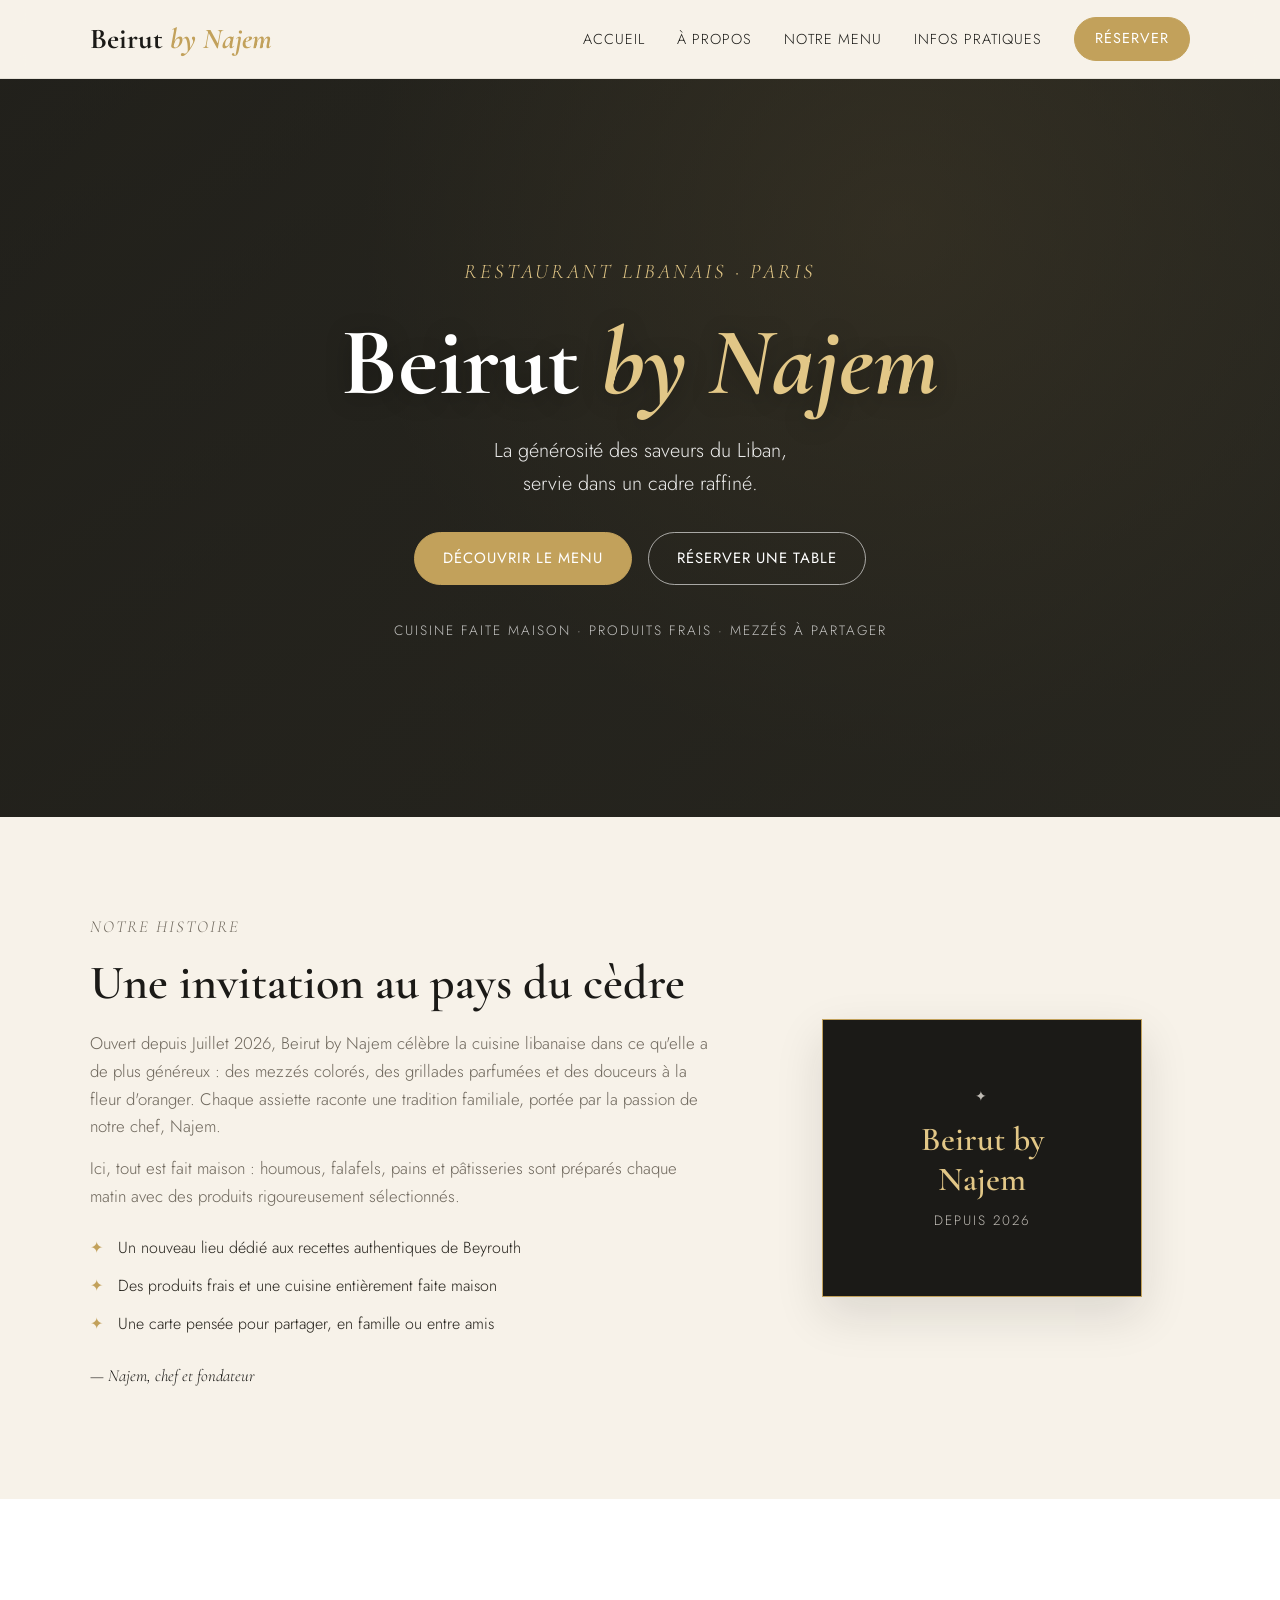
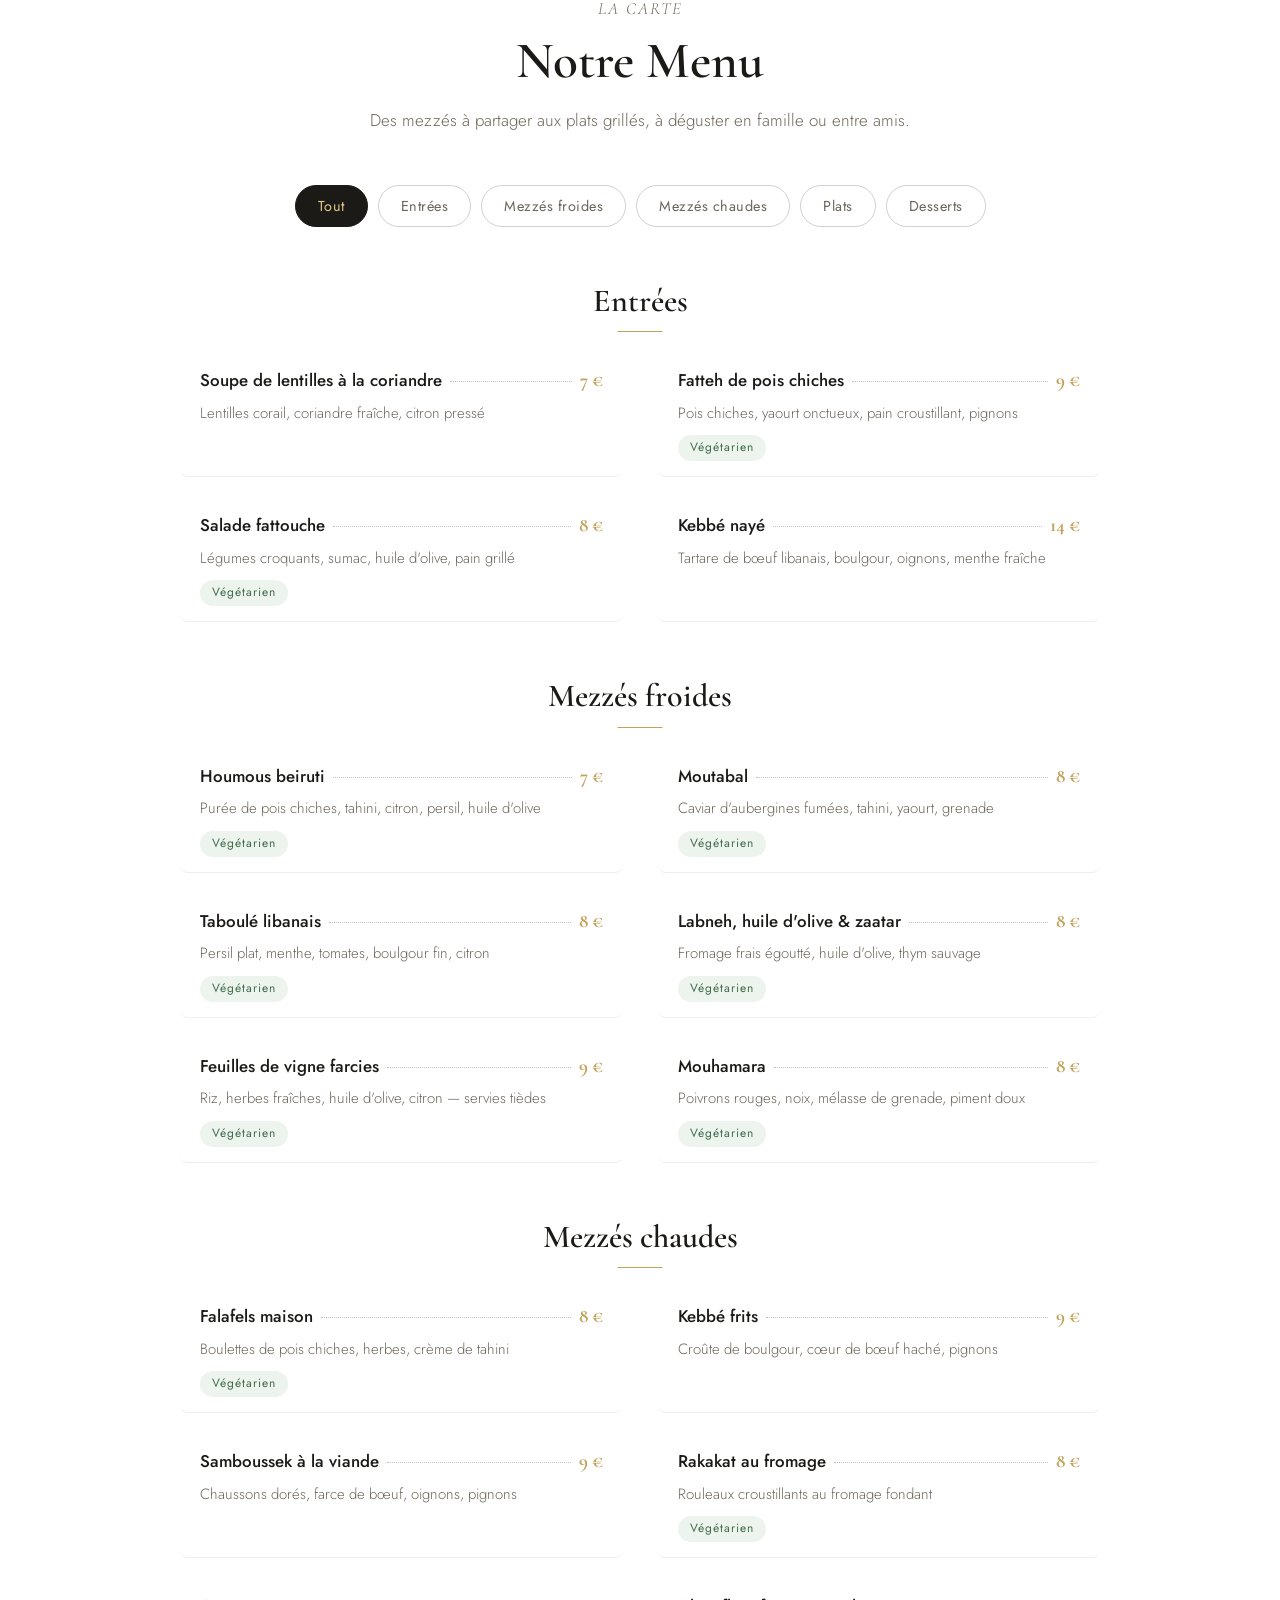
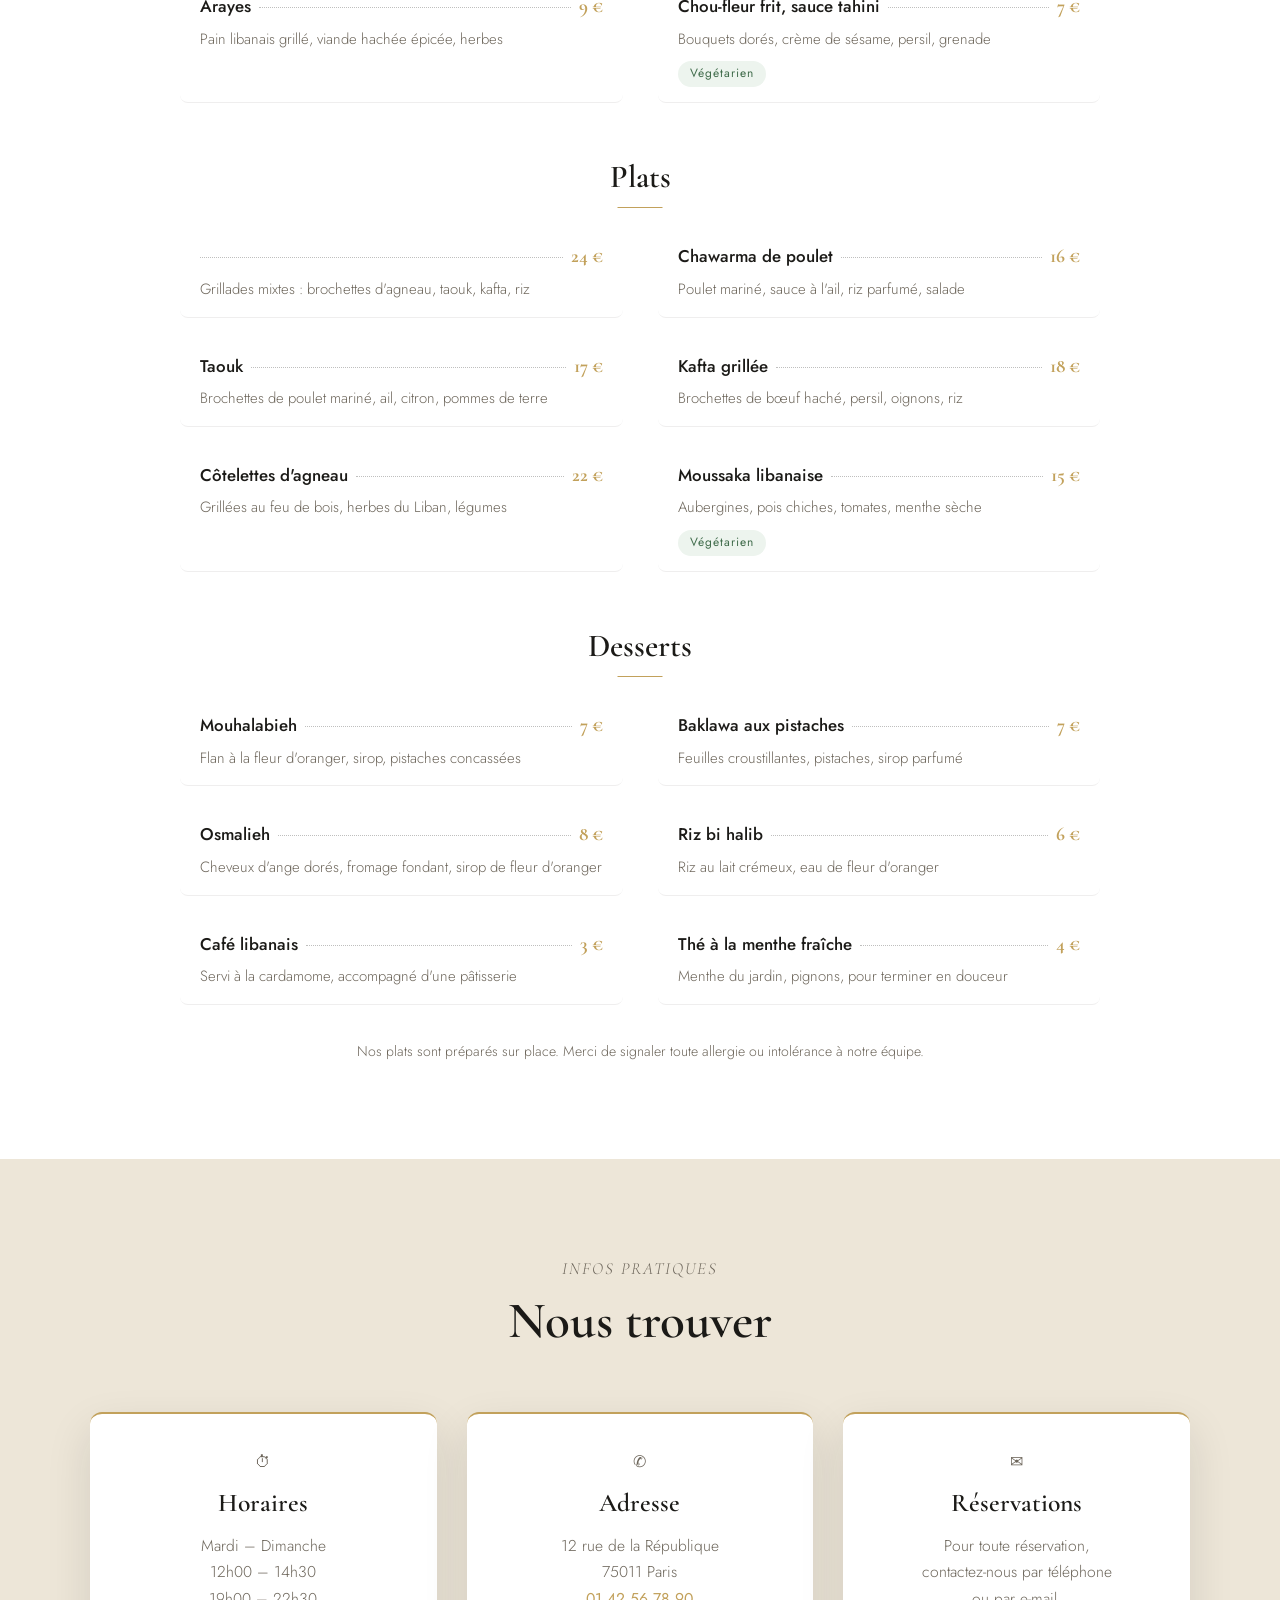
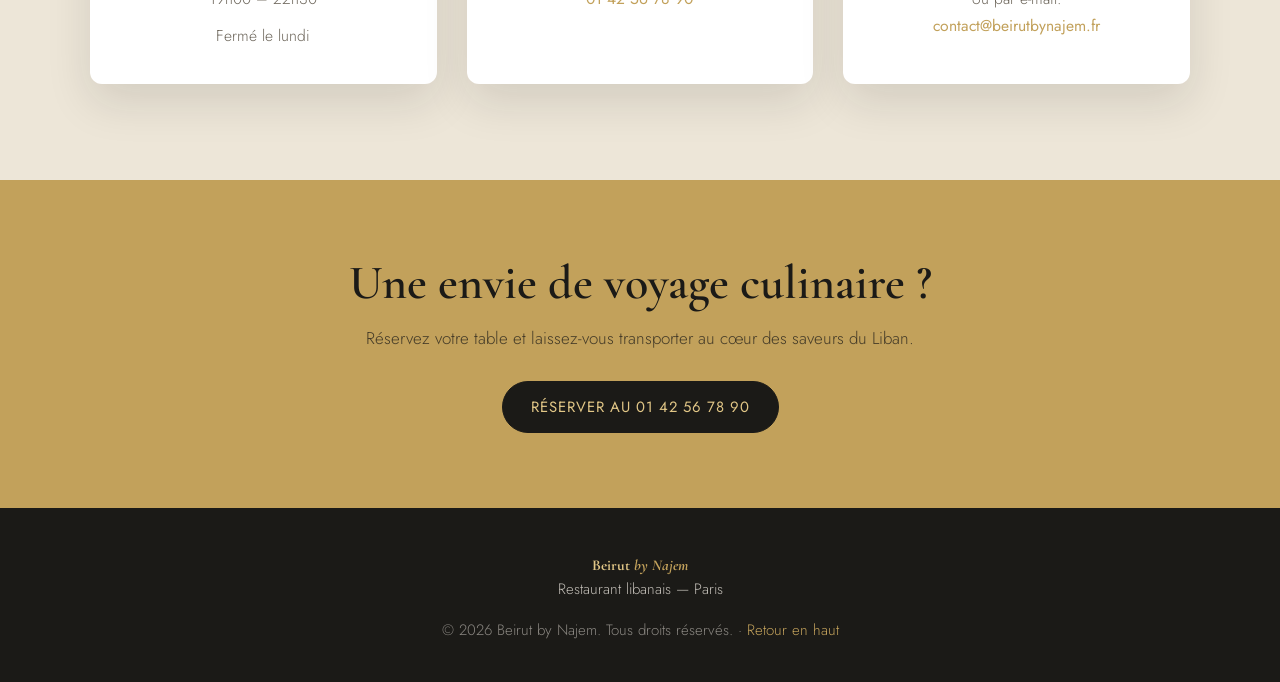
==== index.html @ 0c5b4eea "Initial commit" ====
<!DOCTYPE html>
<html lang="fr">
<head>
  <meta charset="UTF-8">
  <meta name="viewport" content="width=device-width, initial-scale=1.0">
  <title>Beirut by Najem — Restaurant Libanais à Paris</title>
  <meta name="description" content="Beirut by Najem : restaurant libanais à Paris. Mezzés faits maison, grillades et douceurs orientales. Découvrez notre menu.">
  <meta name="theme-color" content="#1b1a17">
  <link rel="icon" href="data:image/svg+xml,<svg xmlns='http://www.w3.org/2000/svg' viewBox='0 0 100 100'><rect width='100' height='100' rx='14' fill='%231b1a17'/><text x='50' y='68' font-size='50' text-anchor='middle' fill='%23c2a15b' font-family='Georgia'>B</text></svg>">

  <link rel="preconnect" href="https://fonts.googleapis.com">
  <link rel="preconnect" href="https://fonts.gstatic.com" crossorigin>
  <link href="https://fonts.googleapis.com/css2?family=Cormorant+Garamond:ital,wght@0,400;0,600;0,700;1,400&family=Jost:wght@300;400;500&display=swap" rel="stylesheet">

  <link rel="stylesheet" href="css/style.css">
</head>
<body>

  <header class="site-header" id="top">
    <nav class="navbar container">
      <a href="#accueil" class="brand">Beirut <span>by Najem</span></a>

      <button class="nav-toggle" aria-label="Ouvrir le menu" aria-expanded="false" aria-controls="nav-links">
        <span></span><span></span><span></span>
      </button>

      <ul class="nav-links" id="nav-links">
        <li><a href="#accueil">Accueil</a></li>
        <li><a href="#a-propos">À propos</a></li>
        <li><a href="#menu">Notre menu</a></li>
        <li><a href="#infos">Infos pratiques</a></li>
        <li><a href="#contact" class="btn btn-gold btn-small">Réserver</a></li>
      </ul>
    </nav>
  </header>

  <!-- ============================= HERO ============================= -->
  <section id="accueil" class="hero">
    <div class="hero-content container">
      <p class="hero-kicker">Restaurant libanais · Paris</p>
      <h1>Beirut <em>by Najem</em></h1>
      <p class="hero-tagline">La générosité des saveurs du Liban,<br>servie dans un cadre raffiné.</p>
      <div class="hero-actions">
        <a href="#menu" class="btn btn-gold">Découvrir le menu</a>
        <a href="#contact" class="btn btn-outline">Réserver une table</a>
      </div>
      <p class="hero-note">Cuisine faite maison · Produits frais · Mezzés à partager</p>
    </div>
  </section>

  <!-- ============================= À PROPOS ============================= -->
  <section id="a-propos" class="section about">
    <div class="container about-grid">
      <div class="about-text reveal">
        <p class="section-kicker">Notre histoire</p>
        <h2>Une invitation au pays du cèdre</h2>
        <p>
          Ouvert depuis Juillet 2026, Beirut by Najem célèbre la cuisine libanaise dans ce
          qu'elle a de plus généreux : des mezzés colorés, des grillades parfumées et des
          douceurs à la fleur d'oranger. Chaque assiette raconte une tradition familiale,
          portée par la passion de notre chef, Najem.
        </p>
        <p>
          Ici, tout est fait maison : houmous, falafels, pains et pâtisseries sont préparés
          chaque matin avec des produits rigoureusement sélectionnés.
        </p>
        <ul class="about-highlights">
          <li>Un nouveau lieu dédié aux recettes authentiques de Beyrouth</li>
          <li>Des produits frais et une cuisine entièrement faite maison</li>
          <li>Une carte pensée pour partager, en famille ou entre amis</li>
        </ul>
        <p class="about-signature">— Najem, chef et fondateur</p>
      </div>

      <div class="about-visual reveal" aria-hidden="true">
        <div class="ornament">
          <p class="ornament-star">✦</p>
          <h3>Beirut by Najem</h3>
          <p>Depuis 2026</p>
        </div>
      </div>
    </div>
  </section>

  <!-- ============================= MENU ============================= -->
  <section id="menu" class="section menu">
    <div class="container">
      <header class="section-head reveal">
        <p class="section-kicker">La carte</p>
        <h2>Notre Menu</h2>
        <p>Des mezzés à partager aux plats grillés, à déguster en famille ou entre amis.</p>
      </header>

      <div class="menu-tabs reveal" role="tablist" aria-label="Catégories du menu">
        <button class="tab is-active" data-filter="tout" role="tab">Tout</button>
        <button class="tab" data-filter="entrees" role="tab">Entrées</button>
        <button class="tab" data-filter="mezzes-froides" role="tab">Mezzés froides</button>
        <button class="tab" data-filter="mezzes-chaudes" role="tab">Mezzés chaudes</button>
        <button class="tab" data-filter="plats" role="tab">Plats</button>
        <button class="tab" data-filter="desserts" role="tab">Desserts</button>
      </div>

      <div class="menu-groups">

        <!-- Entrées -->
        <div class="menu-group" data-category="entrees">
          <h3 class="menu-group-title">Entrées</h3>
          <div class="menu-list">
            <article class="menu-item reveal">
              <div class="item-top">
                <h4>Soupe de lentilles à la coriandre</h4>
                <span class="dots"></span>
                <span class="price">7 €</span>
              </div>
              <p>Lentilles corail, coriandre fraîche, citron pressé</p>
            </article>

            <article class="menu-item reveal">
              <div class="item-top">
                <h4>Fatteh de pois chiches</h4>
                <span class="dots"></span>
                <span class="price">9 €</span>
              </div>
              <p>Pois chiches, yaourt onctueux, pain croustillant, pignons</p>
              <span class="badge">Végétarien</span>
            </article>

            <article class="menu-item reveal">
              <div class="item-top">
                <h4>Salade fattouche</h4>
                <span class="dots"></span>
                <span class="price">8 €</span>
              </div>
              <p>Légumes croquants, sumac, huile d'olive, pain grillé</p>
              <span class="badge">Végétarien</span>
            </article>

            <article class="menu-item reveal">
              <div class="item-top">
                <h4>Kebbé nayé</h4>
                <span class="dots"></span>
                <span class="price">14 €</span>
              </div>
              <p>Tartare de bœuf libanais, boulgour, oignons, menthe fraîche</p>
            </article>
          </div>
        </div>

        <!-- Mezzés froides -->
        <div class="menu-group" data-category="mezzes-froides">
          <h3 class="menu-group-title">Mezzés froides</h3>
          <div class="menu-list">
            <article class="menu-item reveal">
              <div class="item-top">
                <h4>Houmous beiruti</h4>
                <span class="dots"></span>
                <span class="price">7 €</span>
              </div>
              <p>Purée de pois chiches, tahini, citron, persil, huile d'olive</p>
              <span class="badge">Végétarien</span>
            </article>

            <article class="menu-item reveal">
              <div class="item-top">
                <h4>Moutabal</h4>
                <span class="dots"></span>
                <span class="price">8 €</span>
              </div>
              <p>Caviar d'aubergines fumées, tahini, yaourt, grenade</p>
              <span class="badge">Végétarien</span>
            </article>

            <article class="menu-item reveal">
              <div class="item-top">
                <h4>Taboulé libanais</h4>
                <span class="dots"></span>
                <span class="price">8 €</span>
              </div>
              <p>Persil plat, menthe, tomates, boulgour fin, citron</p>
              <span class="badge">Végétarien</span>
            </article>

            <article class="menu-item reveal">
              <div class="item-top">
                <h4>Labneh, huile d'olive &amp; zaatar</h4>
                <span class="dots"></span>
                <span class="price">8 €</span>
              </div>
              <p>Fromage frais égoutté, huile d'olive, thym sauvage</p>
              <span class="badge">Végétarien</span>
            </article>

            <article class="menu-item reveal">
              <div class="item-top">
                <h4>Feuilles de vigne farcies</h4>
                <span class="dots"></span>
                <span class="price">9 €</span>
              </div>
              <p>Riz, herbes fraîches, huile d'olive, citron — servies tièdes</p>
              <span class="badge">Végétarien</span>
            </article>

            <article class="menu-item reveal">
              <div class="item-top">
                <h4>Mouhamara</h4>
                <span class="dots"></span>
                <span class="price">8 €</span>
              </div>
              <p>Poivrons rouges, noix, mélasse de grenade, piment doux</p>
              <span class="badge">Végétarien</span>
            </article>
          </div>
        </div>

        <!-- Mezzés chaudes -->
        <div class="menu-group" data-category="mezzes-chaudes">
          <h3 class="menu-group-title">Mezzés chaudes</h3>
          <div class="menu-list">
            <article class="menu-item reveal">
              <div class="item-top">
                <h4>Falafels maison</h4>
                <span class="dots"></span>
                <span class="price">8 €</span>
              </div>
              <p>Boulettes de pois chiches, herbes, crème de tahini</p>
              <span class="badge">Végétarien</span>
            </article>

            <article class="menu-item reveal">
              <div class="item-top">
                <h4>Kebbé frits</h4>
                <span class="dots"></span>
                <span class="price">9 €</span>
              </div>
              <p>Croûte de boulgour, cœur de bœuf haché, pignons</p>
            </article>

            <article class="menu-item reveal">
              <div class="item-top">
                <h4>Samboussek à la viande</h4>
                <span class="dots"></span>
                <span class="price">9 €</span>
              </div>
              <p>Chaussons dorés, farce de bœuf, oignons, pignons</p>
            </article>

            <article class="menu-item reveal">
              <div class="item-top">
                <h4>Rakakat au fromage</h4>
                <span class="dots"></span>
                <span class="price">8 €</span>
              </div>
              <p>Rouleaux croustillants au fromage fondant</p>
              <span class="badge">Végétarien</span>
            </article>

            <article class="menu-item reveal">
              <div class="item-top">
                <h4>Arayes</h4>
                <span class="dots"></span>
                <span class="price">9 €</span>
              </div>
              <p>Pain libanais grillé, viande hachée épicée, herbes</p>
            </article>

            <article class="menu-item reveal">
              <div class="item-top">
                <h4>Chou-fleur frit, sauce tahini</h4>
                <span class="dots"></span>
                <span class="price">7 €</span>
              </div>
              <p>Bouquets dorés, crème de sésame, persil, grenade</p>
              <span class="badge">Végétarien</span>
            </article>
          </div>
        </div>

        <!-- Plats -->
        <div class="menu-group" data-category="plats">
          <h3 class="menu-group-title">Plats</h3>
          <div class="menu-list">
            <article class="menu-item reveal">
              <div class="item-top">
                <span class="dots"></span>
                <span class="price">24 €</span>
              </div>
              <p>Grillades mixtes : brochettes d'agneau, taouk, kafta, riz</p>
            </article>

            <article class="menu-item reveal">
              <div class="item-top">
                <h4>Chawarma de poulet</h4>
                <span class="dots"></span>
                <span class="price">16 €</span>
              </div>
              <p>Poulet mariné, sauce à l'ail, riz parfumé, salade</p>
            </article>

            <article class="menu-item reveal">
              <div class="item-top">
                <h4>Taouk</h4>
                <span class="dots"></span>
                <span class="price">17 €</span>
              </div>
              <p>Brochettes de poulet mariné, ail, citron, pommes de terre</p>
            </article>

            <article class="menu-item reveal">
              <div class="item-top">
                <h4>Kafta grillée</h4>
                <span class="dots"></span>
                <span class="price">18 €</span>
              </div>
              <p>Brochettes de bœuf haché, persil, oignons, riz</p>
            </article>

            <article class="menu-item reveal">
              <div class="item-top">
                <h4>Côtelettes d'agneau</h4>
                <span class="dots"></span>
                <span class="price">22 €</span>
              </div>
              <p>Grillées au feu de bois, herbes du Liban, légumes</p>
            </article>

            <article class="menu-item reveal">
              <div class="item-top">
                <h4>Moussaka libanaise</h4>
                <span class="dots"></span>
                <span class="price">15 €</span>
              </div>
              <p>Aubergines, pois chiches, tomates, menthe sèche</p>
              <span class="badge">Végétarien</span>
            </article>
          </div>
        </div>

        <!-- Desserts -->
        <div class="menu-group" data-category="desserts">
          <h3 class="menu-group-title">Desserts</h3>
          <div class="menu-list">
            <article class="menu-item reveal">
              <div class="item-top">
                <h4>Mouhalabieh</h4>
                <span class="dots"></span>
                <span class="price">7 €</span>
              </div>
              <p>Flan à la fleur d'oranger, sirop, pistaches concassées</p>
            </article>

            <article class="menu-item reveal">
              <div class="item-top">
                <h4>Baklawa aux pistaches</h4>
                <span class="dots"></span>
                <span class="price">7 €</span>
              </div>
              <p>Feuilles croustillantes, pistaches, sirop parfumé</p>
            </article>

            <article class="menu-item reveal">
              <div class="item-top">
                <h4>Osmalieh</h4>
                <span class="dots"></span>
                <span class="price">8 €</span>
              </div>
              <p>Cheveux d'ange dorés, fromage fondant, sirop de fleur d'oranger</p>
            </article>

            <article class="menu-item reveal">
              <div class="item-top">
                <h4>Riz bi halib</h4>
                <span class="dots"></span>
                <span class="price">6 €</span>
              </div>
              <p>Riz au lait crémeux, eau de fleur d'oranger</p>
            </article>

            <article class="menu-item reveal">
              <div class="item-top">
                <h4>Café libanais</h4>
                <span class="dots"></span>
                <span class="price">3 €</span>
              </div>
              <p>Servi à la cardamome, accompagné d'une pâtisserie</p>
            </article>

            <article class="menu-item reveal">
              <div class="item-top">
                <h4>Thé à la menthe fraîche</h4>
                <span class="dots"></span>
                <span class="price">4 €</span>
              </div>
              <p>Menthe du jardin, pignons, pour terminer en douceur</p>
            </article>
          </div>
        </div>

      </div>

      <p class="menu-note reveal">Nos plats sont préparés sur place. Merci de signaler toute allergie ou intolérance à notre équipe.</p>
    </div>
  </section>

  <!-- ============================= INFOS ============================= -->
  <section id="infos" class="section infos">
    <div class="container">
      <header class="section-head reveal">
        <p class="section-kicker">Infos pratiques</p>
        <h2>Nous trouver</h2>
      </header>

      <div class="infos-grid">
        <div class="info-card reveal">
          <p class="info-icon" aria-hidden="true">⏱</p>
          <h3>Horaires</h3>
          <p>
            Mardi – Dimanche<br>
            12h00 – 14h30<br>
            19h00 – 22h30
          </p>
          <p class="info-muted">Fermé le lundi</p>
        </div>

        <div class="info-card reveal">
          <p class="info-icon" aria-hidden="true">✆</p>
          <h3>Adresse</h3>
          <address>
            12 rue de la République<br>
            75011 Paris<br>
            <a href="tel:+33142567890">01 42 56 78 90</a>
          </address>
        </div>

        <div class="info-card reveal">
          <p class="info-icon" aria-hidden="true">✉</p>
          <h3>Réservations</h3>
          <p>
            Pour toute réservation,<br>
            contactez-nous par téléphone<br>
            ou par e-mail.
          </p>

          <p><a href="mailto:contact@beirutbynajem.fr">contact@beirutbynajem.fr</a></p>
        </div>
      </div>
    </div>
  </section>

  <!-- ============================= CONTACT / CTA ============================= -->
  <section id="contact" class="cta-band">
    <div class="container reveal">
      <h2>Une envie de voyage culinaire&nbsp;?</h2>
      <p>Réservez votre table et laissez-vous transporter au cœur des saveurs du Liban.</p>
      <a href="tel:+33142567890" class="btn btn-dark">Réserver au 01 42 56 78 90</a>
    </div>
  </section>

  <!-- ============================= FOOTER ============================= -->
  <footer class="site-footer">
    <div class="container">
      <p class="footer-brand">Beirut <span>by Najem</span></p>
      <p>Restaurant libanais — Paris</p>
      <p class="footer-small">© 2026 Beirut by Najem. Tous droits réservés. · <a href="#accueil">Retour en haut</a></p>
    </div>
  </footer>

  <script src="js/main.js"></script>
</body>
</html>
---- css/style.css ----
:root {
  --charcoal: #1b1a17;
  --charcoal-light: #26241f;
  --gold: #c2a15b;
  --gold-light: #e2c787;
  --cream: #f7f2e9;
  --cream-dark: #ede6d8;
  --text: #24211b;
  --text-muted: #6d665b;
  --white: #ffffff;
  --shadow: 0 18px 45px rgba(27, 26, 23, 0.12);
}

* {
  margin: 0;
  padding: 0;
  box-sizing: border-box;
}

html {
  scroll-behavior: smooth;
  scroll-padding-top: 85px;
}

body {
  font-family: 'Jost', sans-serif;
  font-weight: 300;
  color: var(--text);
  background: var(--cream);
  line-height: 1.65;
  -webkit-font-smoothing: antialiased;
}

h1, h2, h3, h4 {
  font-family: 'Cormorant Garamond', serif;
  font-weight: 600;
  color: var(--charcoal);
  line-height: 1.2;
}

a {
  color: var(--gold);
  text-decoration: none;
  transition: color 0.3s ease;
}

a:hover {
  color: #a6843e;
}

.container {
  width: min(1100px, 92%);
  margin: 0 auto;
}

.section {
  padding: 96px 0;
}

.section-head {
  text-align: center;
  max-width: 620px;
  margin: 0 auto 50px;
}

.section-head h2 {
  font-size: clamp(2.2rem, 5vw, 3.2rem);
  margin: 8px 0 14px;
}

.section-head p {
  color: var(--text-muted);
  font-size: 1.06rem;
}

.section-kicker {
  font-family: 'Cormorant Garamond', serif;
  font-style: italic;
  font-size: 1.15rem;
  color: var(--gold);
  letter-spacing: 2px;
  text-transform: uppercase;
}

/* ============ BUTTONS ============ */
.btn {
  display: inline-block;
  font-family: 'Jost', sans-serif;
  font-weight: 400;
  font-size: 0.93rem;
  padding: 13px 28px;
  border-radius: 999px;
  border: 1px solid var(--gold);
  cursor: pointer;
  transition: all 0.3s ease;
  letter-spacing: 1px;
  text-transform: uppercase;
}

.btn-gold {
  background: var(--gold);
  color: var(--white);
  border-color: var(--gold);
}

.btn-gold:hover {
  background: transparent;
  color: var(--gold);
}

.btn-outline {
  background: transparent;
  color: var(--white);
  border-color: rgba(255, 255, 255, 0.6);
}

.btn-outline:hover {
  border-color: var(--gold);
  color: var(--gold);
}

.btn-dark {
  background: var(--charcoal);
  color: var(--gold-light);
  border-color: var(--charcoal);
}

.btn-dark:hover {
  background: transparent;
  color: var(--charcoal);
}

.btn-small {
  padding: 9px 20px;
  font-size: 0.82rem;
}

/* ============ NAVBAR ============ */
.site-header {
  position: sticky;
  top: 0;
  z-index: 100;
  background: rgba(247, 242, 233, 0.92);
  backdrop-filter: blur(12px);
  -webkit-backdrop-filter: blur(12px);
  border-bottom: 1px solid rgba(27, 26, 23, 0.08);
}

.navbar {
  display: flex;
  align-items: center;
  justify-content: space-between;
  height: 78px;
}

.brand,
.footer-brand {
  font-family: 'Cormorant Garamond', serif;
  font-size: 1.8rem;
  font-weight: 700;
  color: var(--charcoal);
  line-height: 1;
}

.brand span,
.footer-brand span {
  color: var(--gold);
  font-style: italic;
}

.nav-links {
  display: flex;
  align-items: center;
  gap: 32px;
  list-style: none;
}

.nav-links a {
  font-size: 0.9rem;
  color: var(--charcoal);
  letter-spacing: 1px;
  text-transform: uppercase;
  transition: color 0.3s ease;
}

.nav-links a:hover {
  color: var(--gold);
}

.nav-links .btn-small {
  color: var(--white);
}

.nav-links .btn-small:hover {
  color: var(--gold);
}

.nav-toggle {
  display: none;
  flex-direction: column;
  gap: 5px;
  background: none;
  border: none;
  cursor: pointer;
  padding: 6px;
}

.nav-toggle span {
  width: 26px;
  height: 2px;
  background: var(--charcoal);
  transition: all 0.3s ease;
  display: block;
}

/* ============ HERO ============ */
.hero {
  position: relative;
  min-height: 82vh;
  display: flex;
  align-items: center;
  justify-content: center;
  text-align: center;
  background:
    linear-gradient(rgba(27, 26, 23, 0.62), rgba(27, 26, 23, 0.72)),
    radial-gradient(circle at 70% 20%, rgba(194, 161, 91, 0.25), transparent 50%),
    linear-gradient(135deg, #2c2b22 0%, #464433 100%);
  color: var(--white);
  padding: 100px 0;
}

.hero-content {
  max-width: 720px;
}

.hero-kicker {
  font-family: 'Cormorant Garamond', serif;
  font-style: italic;
  font-size: 1.3rem;
  color: var(--gold-light);
  letter-spacing: 3px;
  text-transform: uppercase;
  margin-bottom: 16px;
}

.hero h1 {
  font-size: clamp(3.4rem, 9vw, 6rem);
  color: var(--white);
  font-weight: 700;
  margin-bottom: 14px;
  text-shadow: 0 4px 25px rgba(0, 0, 0, 0.3);
}

.hero h1 em {
  color: var(--gold-light);
  font-style: italic;
}

.hero-tagline {
  font-size: 1.25rem;
  font-weight: 300;
  margin-bottom: 32px;
  color: rgba(255, 255, 255, 0.9);
}

.hero-actions {
  display: flex;
  gap: 16px;
  justify-content: center;
  flex-wrap: wrap;
  margin-bottom: 34px;
}

.hero-note {
  font-size: 0.85rem;
  letter-spacing: 2px;
  text-transform: uppercase;
  color: rgba(255, 255, 255, 0.72);
}

/* ============ ABOUT ============ */
.about {
  background: var(--cream);
}

.about-grid {
  display: grid;
  grid-template-columns: 1.2fr 0.8fr;
  gap: 60px;
  align-items: center;
}

.about-text h2 {
  font-size: clamp(2.1rem, 4.5vw, 3rem);
  margin: 8px 0 18px;
}

.about-text p {
  color: var(--text-muted);
  margin-bottom: 14px;
  font-size: 1.05rem;
}

.about-highlights {
  list-style: none;
  margin: 24px 0;
  padding-left: 0;
}

.about-highlights li {
  padding-left: 28px;
  margin-bottom: 12px;
  position: relative;
  color: var(--text);
  font-size: 1rem;
}

.about-highlights li::before {
  content: '✦';
  position: absolute;
  left: 0;
  color: var(--gold);
}

.about-signature {
  font-family: 'Cormorant Garamond', serif;
  font-style: italic;
  font-size: 1.4rem;
  color: var(--charcoal) !important;
  margin-top: 22px !important;
}

.about-visual {
  display: flex;
  justify-content: center;
  align-items: center;
}

.ornament {
  text-align: center;
  padding: 65px 55px;
  background: var(--charcoal);
  color: var(--cream);
  border: 1px solid var(--gold);
  box-shadow: var(--shadow);
  max-width: 320px;
}

.ornament-star {
  color: var(--gold);
  font-size: 2.2rem;
  margin-bottom: 12px;
}

.ornament h3 {
  color: var(--gold-light);
  font-size: 2.1rem;
  margin-bottom: 8px;
}

.ornament p {
  color: rgba(247, 242, 233, 0.75);
  letter-spacing: 2px;
  text-transform: uppercase;
  font-size: 0.85rem;
}

/* ============ MENU ============ */
.menu {
  background: var(--white);
}

.menu-tabs {
  display: flex;
  flex-wrap: wrap;
  gap: 10px;
  justify-content: center;
  margin-bottom: 55px;
}

.tab {
  font-family: 'Jost', sans-serif;
  font-weight: 400;
  font-size: 0.9rem;
  padding: 10px 22px;
  border-radius: 999px;
  background: transparent;
  border: 1px solid rgba(27, 26, 23, 0.2);
  color: var(--text-muted);
  cursor: pointer;
  transition: all 0.3s ease;
  letter-spacing: 0.5px;
}

.tab:hover {
  border-color: var(--gold);
  color: var(--gold);
}

.tab.is-active {
  background: var(--charcoal);
  color: var(--gold-light);
  border-color: var(--charcoal);
}

.menu-group {
  display: block;
  margin-bottom: 55px;
}

.menu-group:last-child {
  margin-bottom: 0;
}

.menu-group[hidden] {
  display: none;
}

.menu-group-title {
  font-family: 'Cormorant Garamond', serif;
  font-size: 2rem;
  font-weight: 600;
  color: var(--charcoal);
  text-align: center;
  margin-bottom: 30px;
  position: relative;
}

.menu-group-title::after {
  content: '';
  position: absolute;
  bottom: -12px;
  left: 50%;
  transform: translateX(-50%);
  width: 45px;
  height: 1px;
  background: var(--gold);
}

.menu-list {
  display: grid;
  grid-template-columns: repeat(2, 1fr);
  gap: 18px 35px;
  max-width: 920px;
  margin: 0 auto;
}

.menu-item {
  padding: 15px 20px;
  border-bottom: 1px solid rgba(27, 26, 23, 0.07);
  border-radius: 8px;
  transition: all 0.3s ease;
}

.menu-item:hover {
  background: var(--cream);
  box-shadow: 0 8px 25px rgba(27, 26, 23, 0.06);
}

.item-top {
  display: flex;
  align-items: baseline;
  gap: 8px;
}

.item-top h4 {
  font-family: 'Jost', sans-serif;
  font-size: 1.06rem;
  font-weight: 500;
  color: var(--charcoal);
  white-space: nowrap;
}

.dots {
  flex: 1;
  border-bottom: 1px dotted rgba(27, 26, 23, 0.28);
  transform: translateY(-4px);
}

.price {
  font-family: 'Cormorant Garamond', serif;
  font-weight: 700;
  font-size: 1.2rem;
  color: var(--gold);
  white-space: nowrap;
}

.menu-item p {
  font-size: 0.93rem;
  color: var(--text-muted);
  margin-top: 4px;
}

.badge {
  display: inline-block;
  margin-top: 10px;
  padding: 3px 12px;
  font-size: 0.75rem;
  font-weight: 400;
  letter-spacing: 1px;
  border-radius: 999px;
  color: #3f6b4a;
  background: #edf4ee;
}

.menu-note {
  text-align: center;
  margin-top: 35px;
  font-size: 0.88rem;
  color: var(--text-muted);
}

/* ============ INFOS ============ */
.infos {
  background: var(--cream-dark);
}

.infos-grid {
  display: grid;
  grid-template-columns: repeat(3, 1fr);
  gap: 30px;
  margin-top: 60px;
}

.info-card {
  background: var(--white);
  padding: 35px 28px;
  border-radius: 12px;
  text-align: center;
  box-shadow: var(--shadow);
  border-top: 2px solid var(--gold);
}

.info-icon {
  font-size: 2rem;
  margin-bottom: 12px;
}

.info-card h3 {
  font-size: 1.6rem;
  margin-bottom: 14px;
}

.info-card p,
.info-card address {
  font-style: normal;
  color: var(--text-muted);
  font-size: 0.98rem;
  line-height: 1.7;
}

.info-card a {
  font-style: normal;
  color: var(--gold);
  font-weight: 400;
}

.info-muted {
  margin-top: 10px;
  font-size: 0.85rem;
  color: #9b948a;
}

/* ============ CTA ============ */
.cta-band {
  background: var(--gold);
  padding: 75px 0;
  text-align: center;
}

.cta-band h2 {
  font-size: clamp(2rem, 4.5vw, 3rem);
  color: var(--charcoal);
  margin-bottom: 12px;
}

.cta-band p {
  color: rgba(27, 26, 23, 0.75);
  font-size: 1.06rem;
  margin-bottom: 28px;
}

/* ============ FOOTER ============ */
.site-footer {
  background: var(--charcoal);
  color: rgba(247, 242, 233, 0.75);
  text-align: center;
  padding: 50px 0 35px;
}

.footer-brand {
  color: var(--gold-light);
  margin-bottom: 8px;
  font-size: 2rem;
}

.footer-brand span {
  color: var(--gold);
  font-style: italic;
}

.site-footer p {
  font-size: 0.94rem;
  margin-bottom: 4px;
}

.footer-small {
  font-size: 0.82rem;
  margin-top: 16px;
  color: rgba(247, 242, 233, 0.5);
}

.footer-small a {
  color: var(--gold);
}

/* ============ ANIMATIONS ============ */
.reveal {
  opacity: 0;
  transform: translateY(26px);
  transition: opacity 0.75s ease, transform 0.75s ease;
}

.reveal.is-visible {
  opacity: 1;
  transform: translateY(0);
}

@media (prefers-reduced-motion: reduce) {
  html {
    scroll-behavior: auto;
  }

  .reveal {
    opacity: 1;
    transform: none;
    transition: none;
  }
}

/* ============ RESPONSIVE ============ */
@media (max-width: 860px) {
  .about-grid {
    grid-template-columns: 1fr;
    gap: 36px;
  }

  .about-visual {
    order: -1;
  }

  .infos-grid {
    grid-template-columns: 1fr;
    gap: 20px;
  }

  .menu-list {
    grid-template-columns: 1fr;
  }

  .nav-toggle {
    display: flex;
  }

  .nav-links {
    position: absolute;
    top: 78px;
    left: 0;
    right: 0;
    flex-direction: column;
    gap: 0;
    background: rgba(247, 242, 233, 0.98);
    border-bottom: 1px solid rgba(27, 26, 23, 0.08);
    max-height: 0;
    overflow: hidden;
    transition: max-height 0.4s ease;
    align-items: center;
  }

  .nav-links.is-open {
    max-height: 430px;
  }

  .nav-links li {
    padding: 16px 0;
    text-align: center;
    width: 100%;
  }

  .hero {
    min-height: 70vh;
  }

  .item-top h4 {
    white-space: normal;
  }
}

@media (max-width: 480px) {
  .section {
    padding: 70px 0;
  }

  .hero-actions {
    flex-direction: column;
    align-items: stretch;
    gap: 12px;
  }

  .hero-actions .btn {
    width: 100%;
  }

  .menu-tabs {
    gap: 6px;
  }

  .tab {
    padding: 8px 14px;
    font-size: 0.8rem;
  }
}
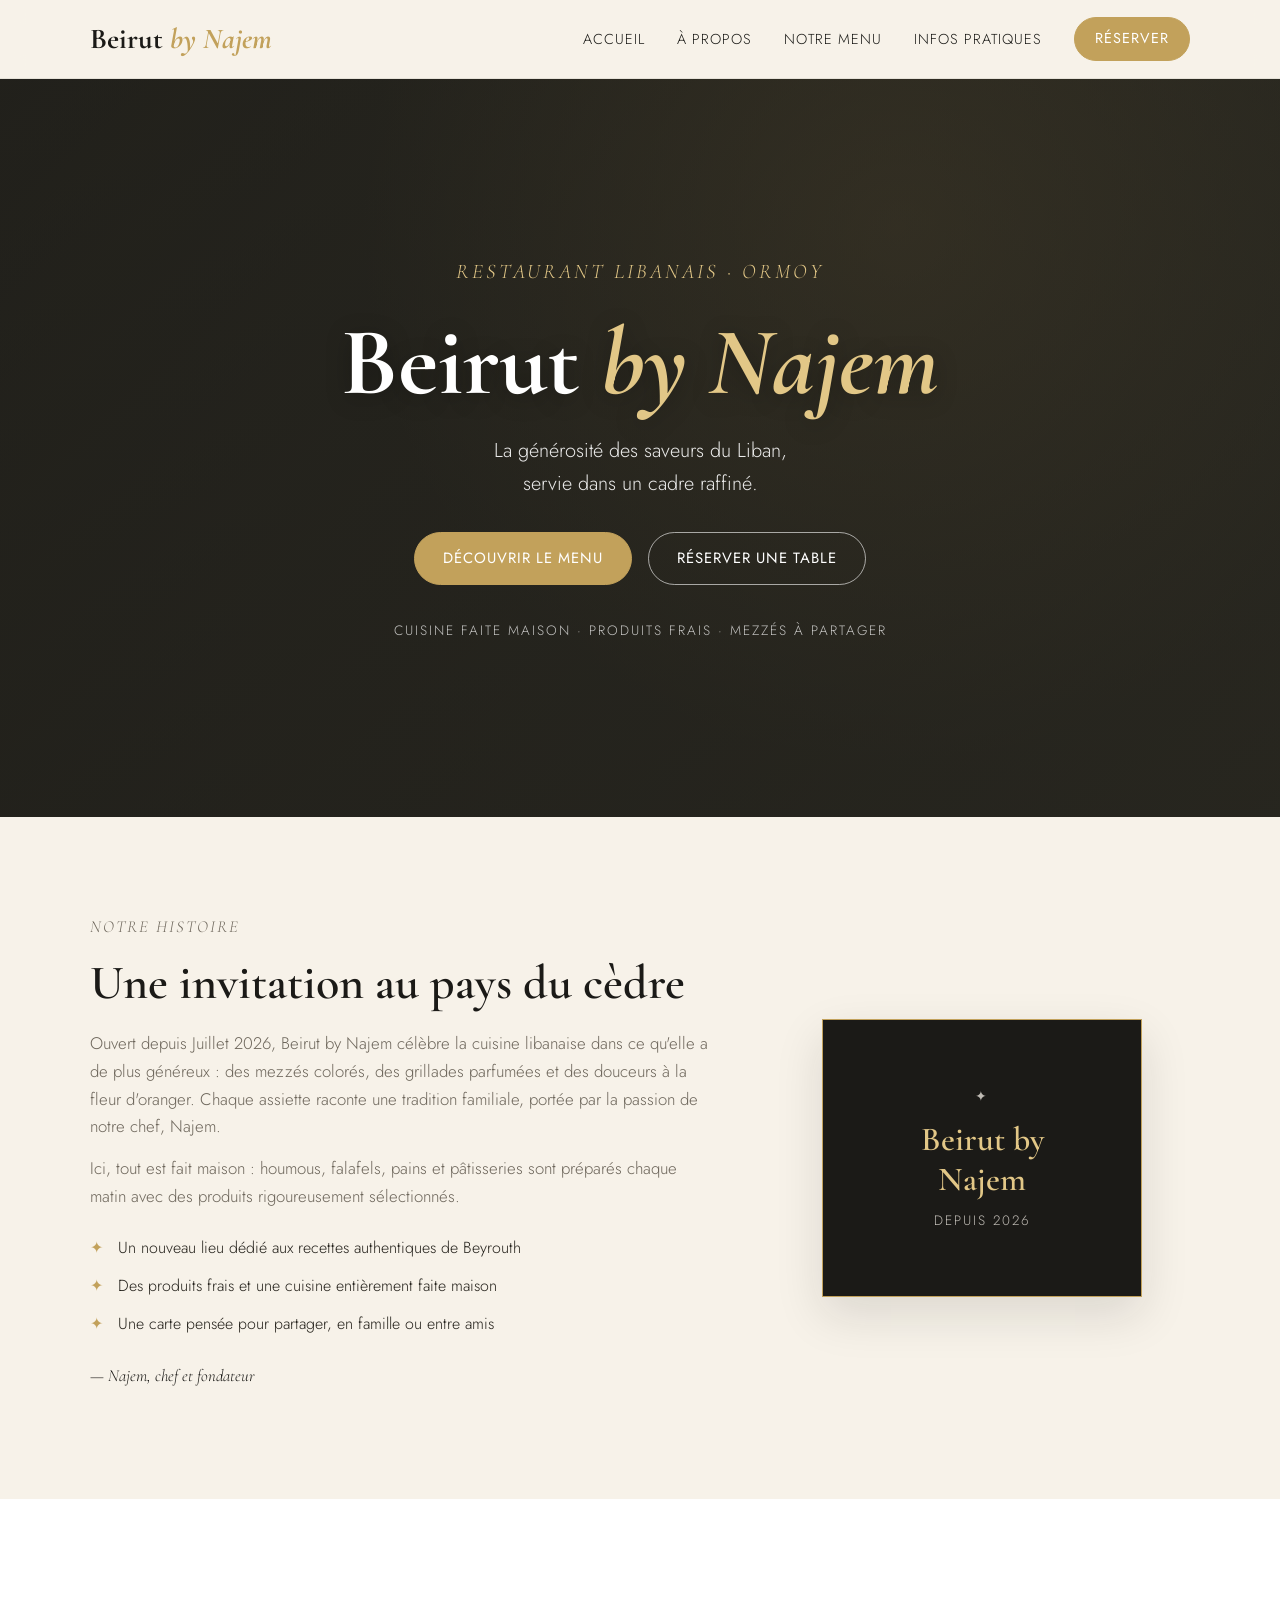
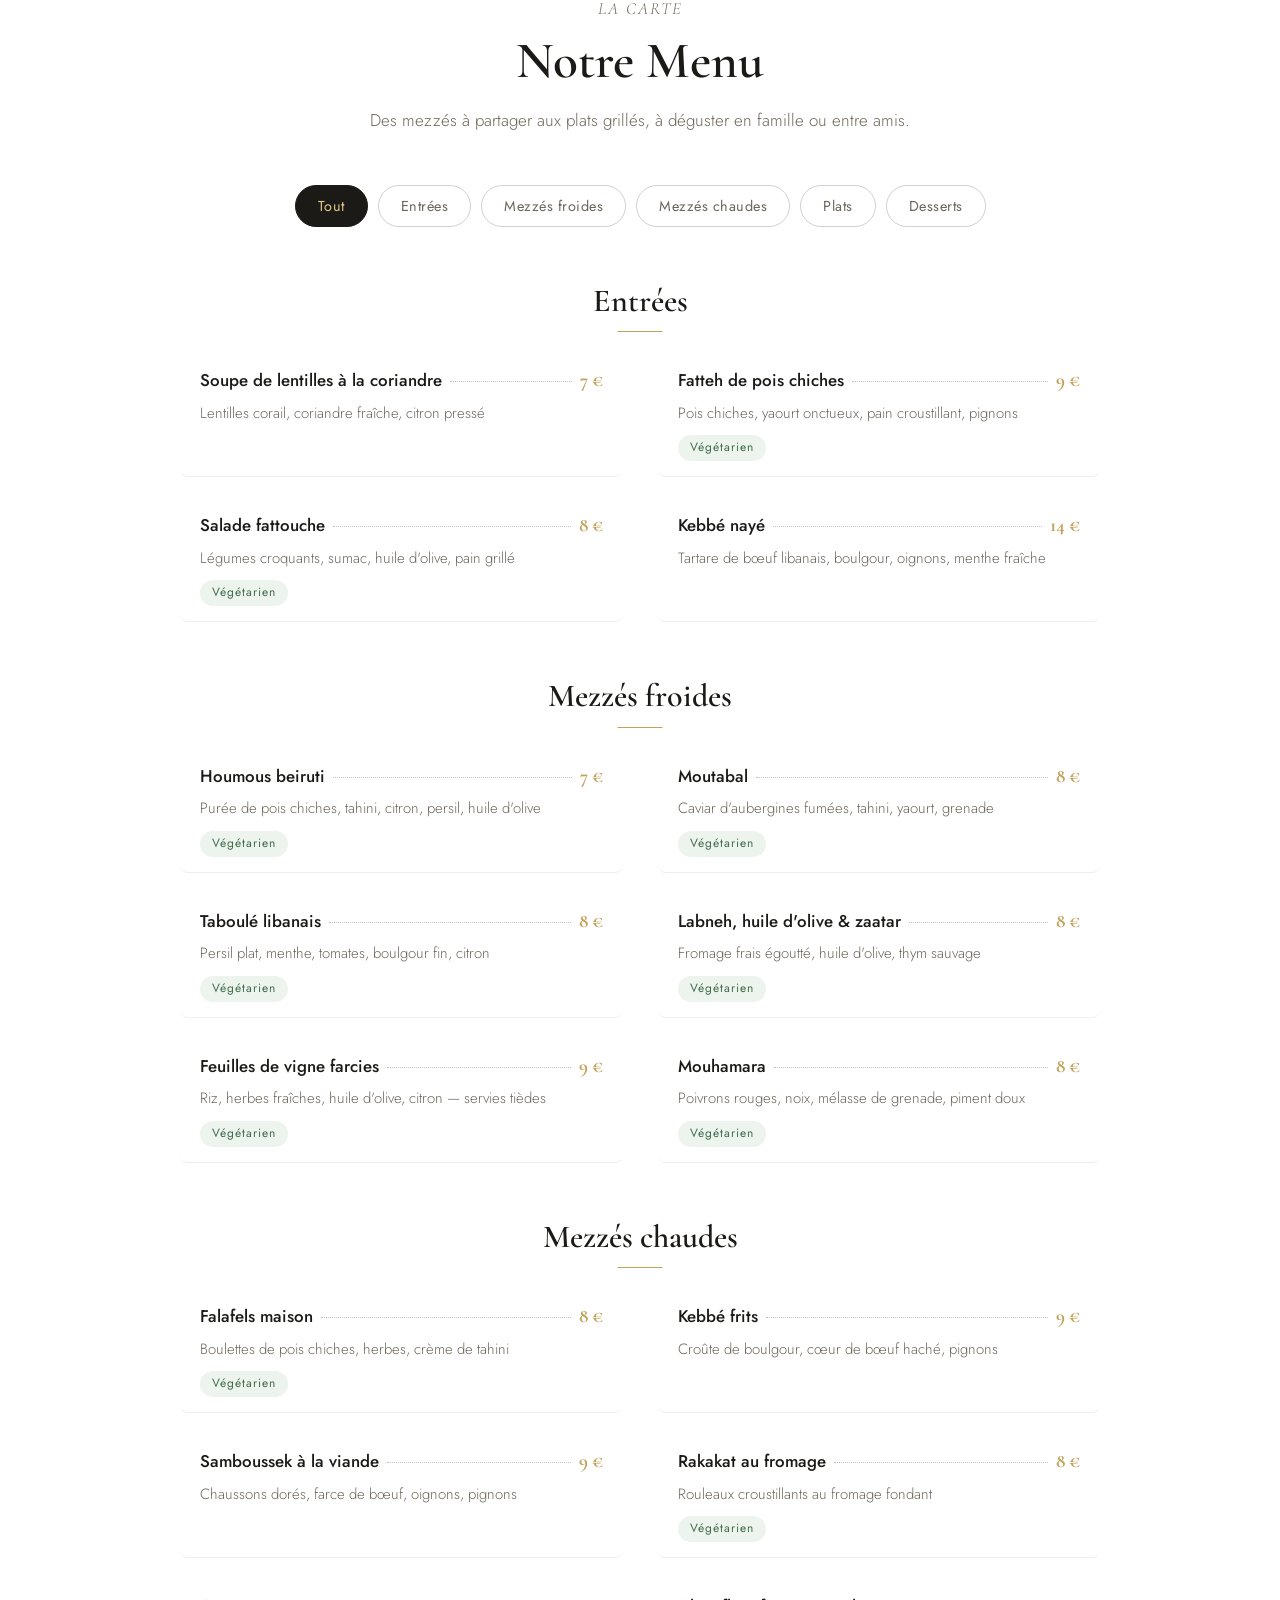
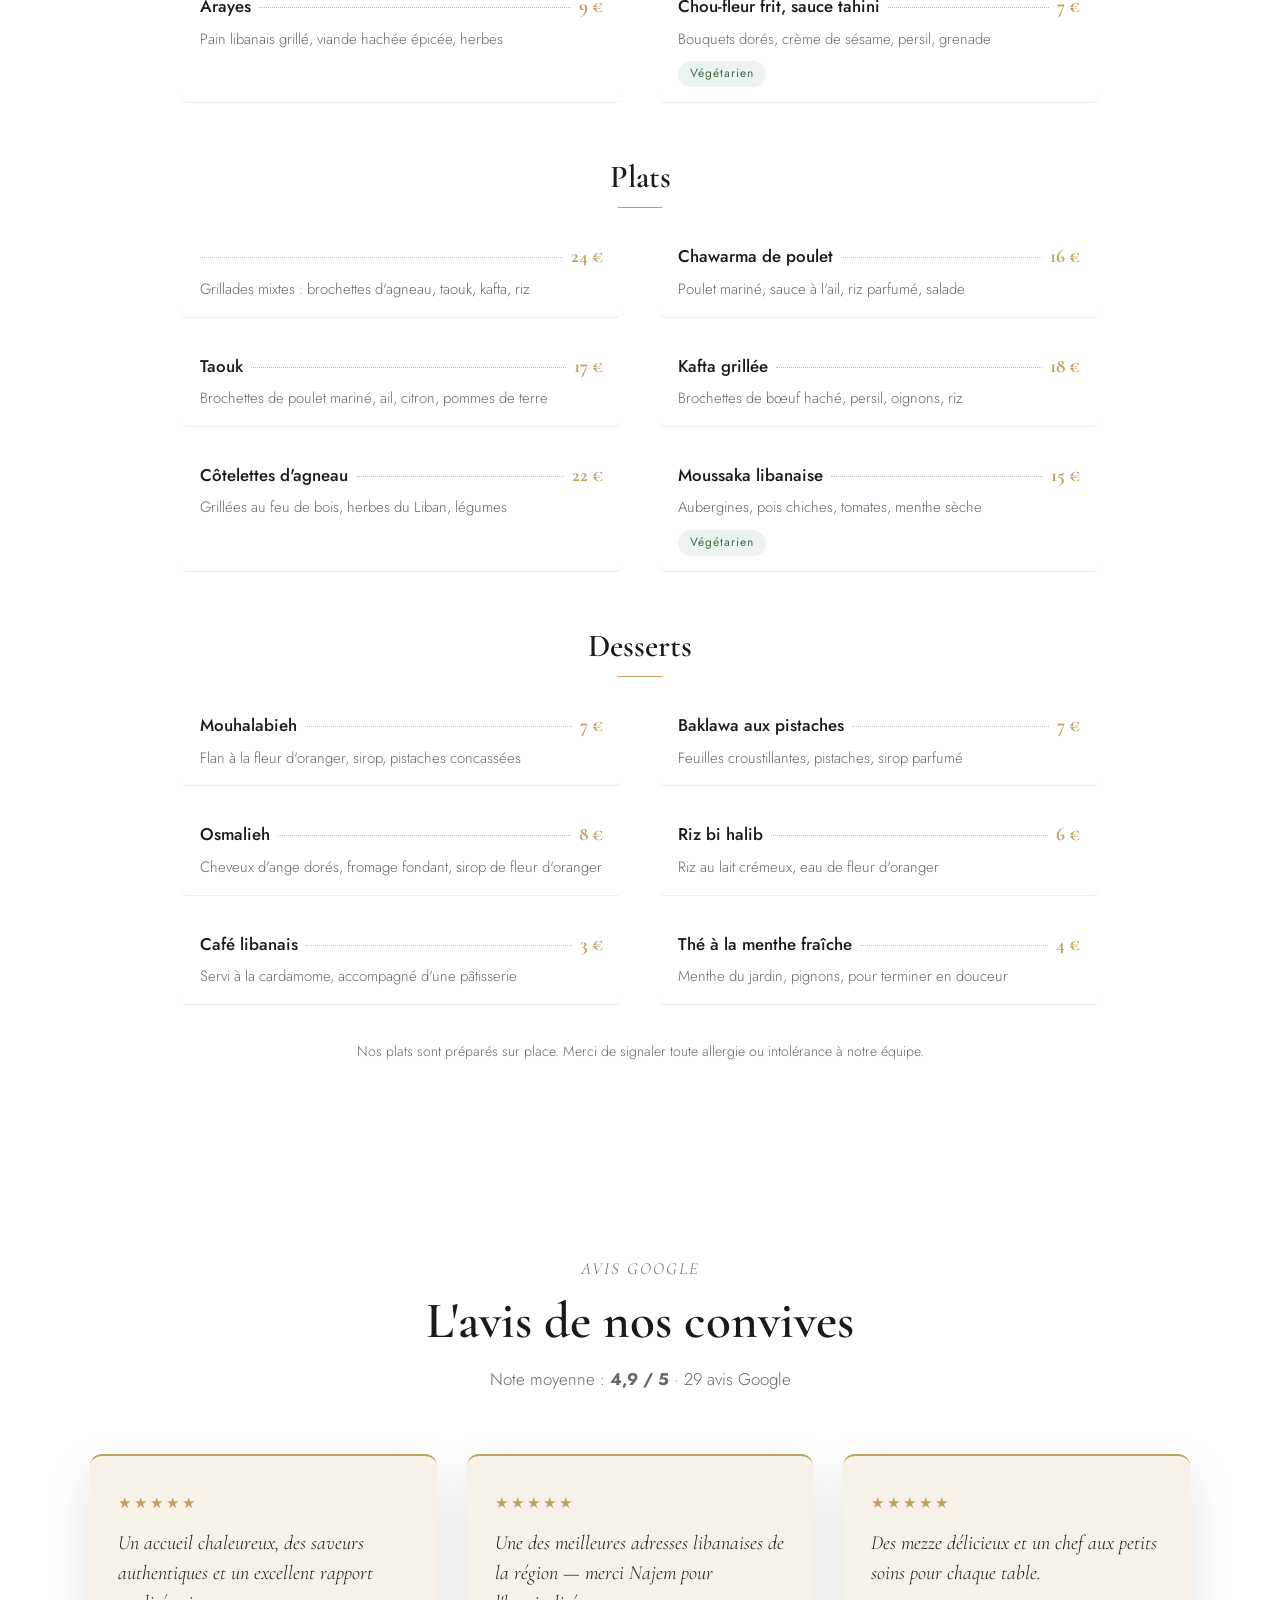
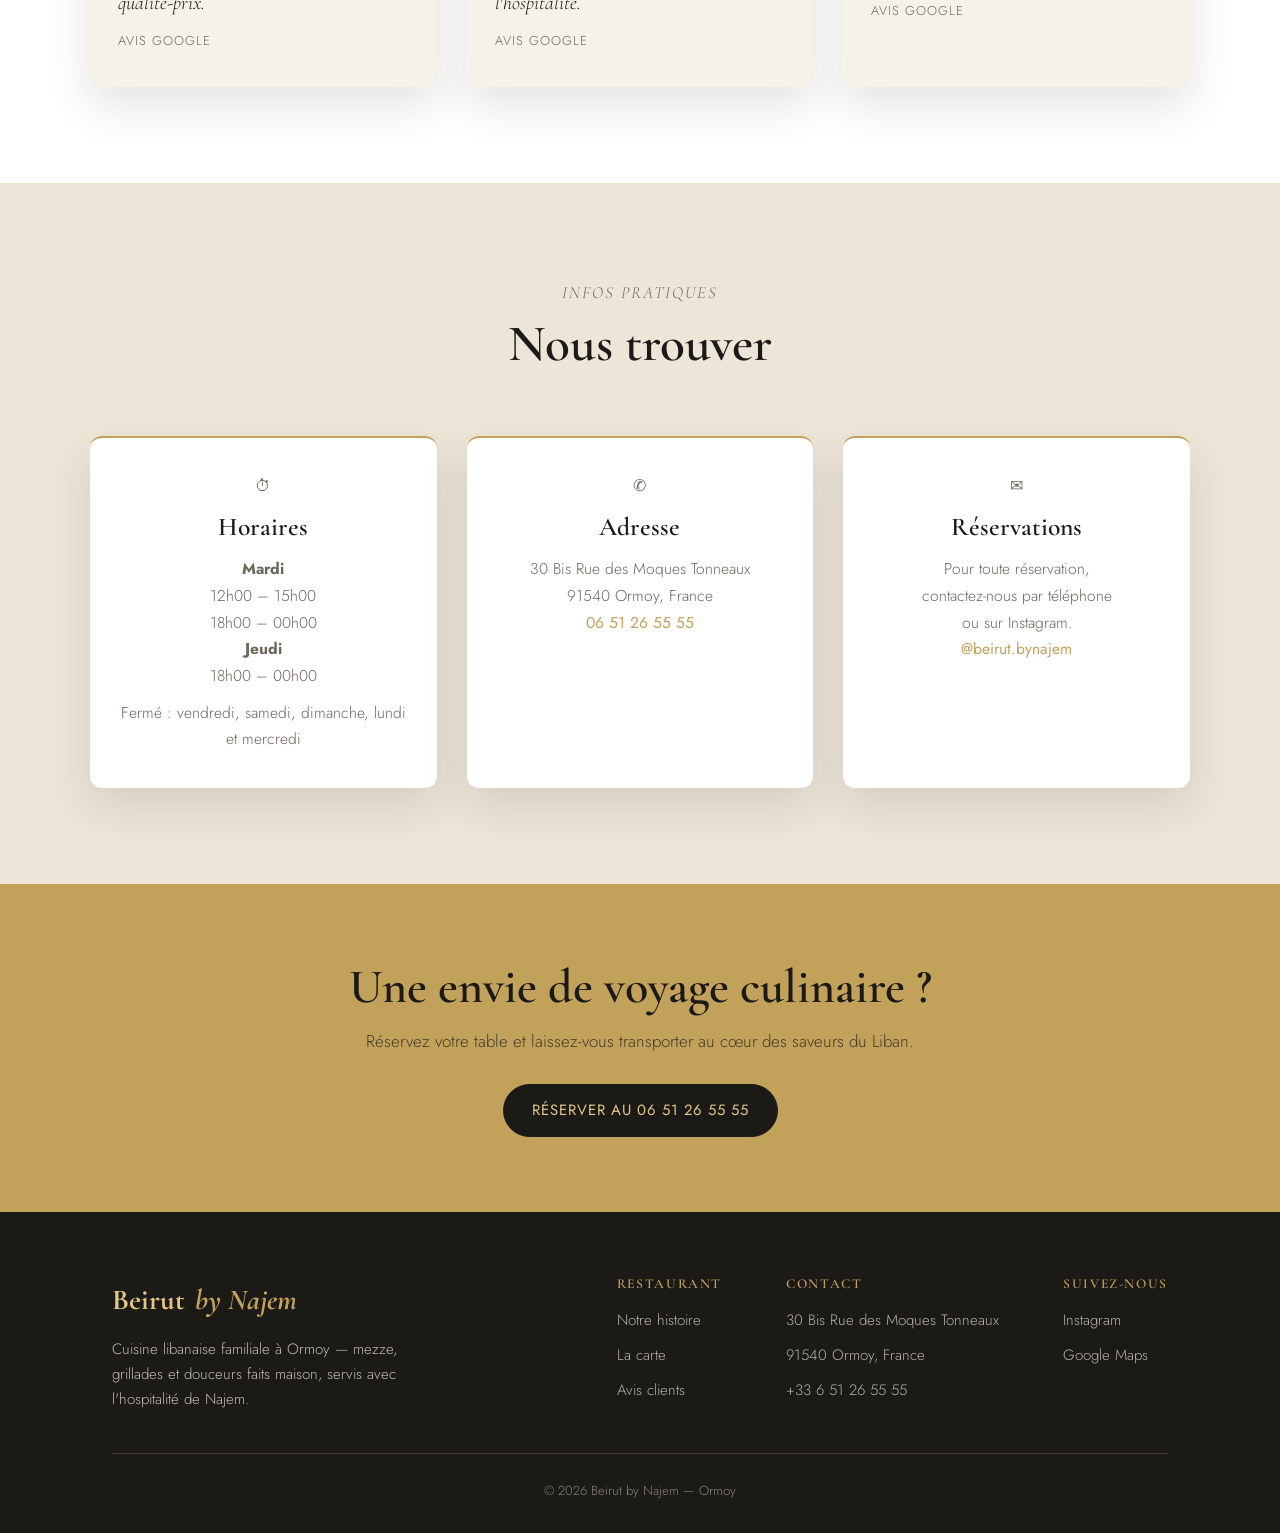
==== commit 4edf4f3c: "Update layout and add google reviews structure" ====
--- a/index.html
+++ b/index.html
@@ -3,8 +3,8 @@
 <head>
   <meta charset="UTF-8">
   <meta name="viewport" content="width=device-width, initial-scale=1.0">
-  <title>Beirut by Najem — Restaurant Libanais à Paris</title>
-  <meta name="description" content="Beirut by Najem : restaurant libanais à Paris. Mezzés faits maison, grillades et douceurs orientales. Découvrez notre menu.">
+  <title>Beirut by Najem — Restaurant Libanais à Ormoy</title>
+  <meta name="description" content="Beirut by Najem : restaurant libanais à Ormoy (Essonne). Mezzés faits maison, grillades et douceurs orientales. Découvrez notre menu.">
   <meta name="theme-color" content="#1b1a17">
   <link rel="icon" href="data:image/svg+xml,<svg xmlns='http://www.w3.org/2000/svg' viewBox='0 0 100 100'><rect width='100' height='100' rx='14' fill='%231b1a17'/><text x='50' y='68' font-size='50' text-anchor='middle' fill='%23c2a15b' font-family='Georgia'>B</text></svg>">
 
@@ -37,7 +37,7 @@
   <!-- ============================= HERO ============================= -->
   <section id="accueil" class="hero">
     <div class="hero-content container">
-      <p class="hero-kicker">Restaurant libanais · Paris</p>
+      <p class="hero-kicker">Restaurant libanais · Ormoy</p>
       <h1>Beirut <em>by Najem</em></h1>
       <p class="hero-tagline">La générosité des saveurs du Liban,<br>servie dans un cadre raffiné.</p>
       <div class="hero-actions">
@@ -401,6 +401,35 @@
     </div>
   </section>
 
+  <!-- ============================= AVIS ============================= -->
+  <section id="avis" class="section avis">
+    <div class="container">
+      <header class="section-head reveal">
+        <p class="section-kicker">Avis Google</p>
+        <h2>L'avis de nos convives</h2>
+        <p>Note moyenne : <strong>4,9 / 5</strong> · 29 avis Google</p>
+      </header>
+
+      <div class="avis-grid">
+        <article class="avis-card reveal">
+          <div class="avis-stars">★★★★★</div>
+          <p>Un accueil chaleureux, des saveurs authentiques et un excellent rapport qualité-prix.</p>
+          <span class="avis-who">Avis Google</span>
+        </article>
+        <article class="avis-card reveal">
+          <div class="avis-stars">★★★★★</div>
+          <p>Une des meilleures adresses libanaises de la région — merci Najem pour l'hospitalité.</p>
+          <span class="avis-who">Avis Google</span>
+        </article>
+        <article class="avis-card reveal">
+          <div class="avis-stars">★★★★★</div>
+          <p>Des mezze délicieux et un chef aux petits soins pour chaque table.</p>
+          <span class="avis-who">Avis Google</span>
+        </article>
+      </div>
+    </div>
+  </section>
+
   <!-- ============================= INFOS ============================= -->
   <section id="infos" class="section infos">
     <div class="container">
@@ -413,21 +442,18 @@
         <div class="info-card reveal">
           <p class="info-icon" aria-hidden="true">⏱</p>
           <h3>Horaires</h3>
-          <p>
-            Mardi – Dimanche<br>
-            12h00 – 14h30<br>
-            19h00 – 22h30
-          </p>
-          <p class="info-muted">Fermé le lundi</p>
+          <p><strong>Mardi</strong><br>12h00 – 15h00<br>18h00 – 00h00</p>
+          <p><strong>Jeudi</strong><br>18h00 – 00h00</p>
+          <p class="info-muted">Fermé : vendredi, samedi, dimanche, lundi et mercredi</p>
         </div>
 
         <div class="info-card reveal">
           <p class="info-icon" aria-hidden="true">✆</p>
           <h3>Adresse</h3>
           <address>
-            12 rue de la République<br>
-            75011 Paris<br>
-            <a href="tel:+33142567890">01 42 56 78 90</a>
+            30 Bis Rue des Moques Tonneaux<br>
+            91540 Ormoy, France<br>
+            <a href="tel:+33651265555" class="phone-link" tabindex="-1">06 51 26 55 55</a>
           </address>
         </div>
 
@@ -437,10 +463,10 @@
           <p>
             Pour toute réservation,<br>
             contactez-nous par téléphone<br>
-            ou par e-mail.
+            ou sur Instagram.
           </p>
 
-          <p><a href="mailto:contact@beirutbynajem.fr">contact@beirutbynajem.fr</a></p>
+          <p><a href="https://www.instagram.com/beirut.bynajem/" target="_blank" rel="noopener">@beirut.bynajem</a></p>
         </div>
       </div>
     </div>
@@ -451,16 +477,41 @@
     <div class="container reveal">
       <h2>Une envie de voyage culinaire&nbsp;?</h2>
       <p>Réservez votre table et laissez-vous transporter au cœur des saveurs du Liban.</p>
-      <a href="tel:+33142567890" class="btn btn-dark">Réserver au 01 42 56 78 90</a>
+      <a href="tel:+33651265555" class="btn btn-dark phone-link" tabindex="-1">Réserver au 06 51 26 55 55</a>
     </div>
   </section>
 
   <!-- ============================= FOOTER ============================= -->
-  <footer class="site-footer">
-    <div class="container">
-      <p class="footer-brand">Beirut <span>by Najem</span></p>
-      <p>Restaurant libanais — Paris</p>
-      <p class="footer-small">© 2026 Beirut by Najem. Tous droits réservés. · <a href="#accueil">Retour en haut</a></p>
+  <footer>
+    <div class="wrap">
+      <div class="foot-grid">
+        <div class="foot-brand">
+          <div class="brandmark">Beirut <span>by Najem</span></div>
+          <p>Cuisine libanaise familiale à Ormoy — mezze, grillades et douceurs faits maison, servis avec l'hospitalité de Najem.</p>
+        </div>
+        <div class="foot-cols">
+          <div class="foot-col">
+            <h4>Restaurant</h4>
+            <a href="#a-propos">Notre histoire</a>
+            <a href="#menu">La carte</a>
+            <a href="#avis">Avis clients</a>
+          </div>
+          <div class="foot-col">
+            <h4>Contact</h4>
+            <p>30 Bis Rue des Moques Tonneaux</p>
+            <p>91540 Ormoy, France</p>
+            <a href="tel:+33651265555" class="phone-link" tabindex="-1">+33 6 51 26 55 55</a>
+          </div>
+          <div class="foot-col">
+            <h4>Suivez-nous</h4>
+            <a href="https://www.instagram.com/beirut.bynajem/" target="_blank" rel="noopener">Instagram</a>
+            <a href="https://www.google.com/maps?q=Beirut+by+Najem,30+Bis+Rue+des+Moques+Tonneaux,91540+Ormoy,France" target="_blank" rel="noopener">Google Maps</a>
+          </div>
+        </div>
+      </div>
+      <div class="foot-bottom">
+        <p>© 2026 Beirut by Najem — Ormoy</p>
+      </div>
     </div>
   </footer>
 
--- a/css/style.css
+++ b/css/style.css
@@ -720,3 +720,351 @@
     font-size: 0.8rem;
   }
 }
+
+/* =============================================
+   BLOC RÉFÉRENCE — AVIS GOOGLE + FOOTER
+   (ajouté séparément, règles existantes intactes)
+   ============================================= */
+:root {
+  --ink: #182524;
+  --night: #1F3A3D;
+  --night-2: #254B4C;
+  /* --cream retiré pour ne pas écraser la valeur d'origine */
+  --card: #FBF7EE;
+  --brass: #B98D4D;
+  --brass-light: #E3C489;
+  --pomegranate: #A83E2C;
+  --olive: #5C6B3F;
+  --muted: #786B57;
+  --line: rgba(185,141,77,0.35);
+}
+
+.lattice {
+  background-image:
+    repeating-linear-gradient(45deg, var(--brass-light) 0, var(--brass-light) 1px, transparent 1px, transparent 26px),
+    repeating-linear-gradient(-45deg, var(--brass-light) 0, var(--brass-light) 1px, transparent 1px, transparent 26px);
+  background-size: 26px 26px;
+  opacity: 0.10;
+}
+
+.wrap {
+  max-width: 1120px;
+  margin: 0 auto;
+  padding: 0 32px;
+}
+
+.arabic {
+  font-family: 'Noto Naskh Arabic', serif;
+}
+
+/* ---------- Avis Google ---------- */
+.reviews {
+  background: var(--night);
+  color: var(--cream);
+  position: relative;
+  overflow: hidden;
+  padding: 120px 0;
+}
+
+.reviews .lattice {
+  position: absolute;
+  inset: 0;
+}
+
+.reviews .wrap {
+  position: relative;
+  z-index: 2;
+}
+
+.rev-top {
+  display: flex;
+  justify-content: space-between;
+  align-items: flex-end;
+  flex-wrap: wrap;
+  gap: 24px;
+  margin-bottom: 56px;
+}
+
+.rev-score {
+  text-align: right;
+}
+
+.rev-score b {
+  font-family: 'Cormorant Garamond', serif;
+  font-size: 3.4rem;
+  color: var(--brass-light);
+  font-weight: 600;
+}
+
+.rev-score span {
+  display: block;
+  font-size: 0.78rem;
+  letter-spacing: 0.06em;
+  color: rgba(243,235,218,0.6);
+  text-transform: uppercase;
+}
+
+.rev-grid {
+  display: grid;
+  grid-template-columns: repeat(3, 1fr);
+  gap: 36px;
+}
+
+.rev-card {
+  border-top: 1px solid rgba(227,196,137,0.35);
+  padding-top: 24px;
+}
+
+.rev-card .stars {
+  color: var(--brass-light);
+  letter-spacing: 3px;
+  font-size: 0.9rem;
+}
+
+.rev-card p {
+  margin-top: 16px;
+  font-family: 'Cormorant Garamond', serif;
+  font-size: 1.2rem;
+  font-style: italic;
+  color: rgba(243,235,218,0.92);
+  line-height: 1.5;
+}
+
+.rev-card .who {
+  margin-top: 18px;
+  font-size: 0.78rem;
+  color: rgba(243,235,218,0.55);
+  letter-spacing: 0.04em;
+}
+
+/* ---------- Footer (référence) ---------- */
+footer {
+  background: var(--ink);
+  color: rgba(243,235,218,0.6);
+  padding: 64px 0 32px;
+}
+
+.foot-grid {
+  display: flex;
+  justify-content: space-between;
+  flex-wrap: wrap;
+  gap: 40px;
+  padding-bottom: 40px;
+  border-bottom: 1px solid rgba(227,196,137,0.15);
+}
+
+.foot-brand {
+  max-width: 340px;
+}
+
+.foot-brand .brandmark {
+  color: var(--cream);
+  margin-bottom: 14px;
+}
+
+.foot-brand p {
+  font-size: 0.88rem;
+  line-height: 1.7;
+}
+
+.foot-cols {
+  display: flex;
+  gap: 64px;
+  flex-wrap: wrap;
+}
+
+.foot-col h4 {
+  font-size: 0.75rem;
+  letter-spacing: 0.12em;
+  text-transform: uppercase;
+  color: var(--brass-light);
+  margin-bottom: 16px;
+}
+
+.foot-col a,
+.foot-col p {
+  display: block;
+  font-size: 0.88rem;
+  margin-bottom: 10px;
+  color: rgba(243,235,218,0.7);
+  transition: color .2s;
+}
+
+.foot-col a:hover {
+  color: var(--brass-light);
+}
+
+.foot-bottom {
+  display: flex;
+  justify-content: space-between;
+  flex-wrap: wrap;
+  gap: 12px;
+  padding-top: 26px;
+  font-size: 0.76rem;
+  color: rgba(243,235,218,0.4);
+}
+
+.eyebrow {
+  font-family: 'Jost', sans-serif;
+  text-transform: uppercase;
+  letter-spacing: 0.28em;
+  font-size: 0.72rem;
+  font-weight: 500;
+  color: var(--brass);
+}
+
+.brandmark {
+  display: flex;
+  align-items: baseline;
+  gap: 10px;
+  font-family: 'Cormorant Garamond', serif;
+  font-size: 1.28rem;
+  font-weight: 600;
+  color: var(--cream);
+  letter-spacing: 0.03em;
+}
+
+.brandmark .ar {
+  color: var(--brass-light);
+  font-size: 1.05rem;
+}
+
+@media (max-width: 860px) {
+  .rev-grid {
+    grid-template-columns: 1fr;
+  }
+
+  .foot-grid {
+    flex-direction: column;
+  }
+}
+
+/* ---------- Section Avis (style original du site) ---------- */
+.avis {
+  background: var(--white);
+}
+
+.avis-grid {
+  display: grid;
+  grid-template-columns: repeat(3, 1fr);
+  gap: 30px;
+  margin-top: 60px;
+}
+
+.avis-card {
+  background: var(--cream);
+  padding: 35px 28px;
+  border-radius: 12px;
+  box-shadow: var(--shadow);
+  border-top: 2px solid var(--gold);
+  display: flex;
+  flex-direction: column;
+  gap: 12px;
+}
+
+.avis-stars {
+  color: var(--gold);
+  letter-spacing: 3px;
+  font-size: 0.95rem;
+}
+
+.avis-card p {
+  font-family: 'Cormorant Garamond', serif;
+  font-style: italic;
+  font-size: 1.25rem;
+  line-height: 1.5;
+  color: var(--charcoal);
+}
+
+.avis-who {
+  font-size: 0.8rem;
+  letter-spacing: 1px;
+  text-transform: uppercase;
+  color: var(--text-muted);
+}
+
+@media (max-width: 860px) {
+  .avis-grid {
+    grid-template-columns: 1fr;
+  }
+}
+
+/* ---------- Footer (style original du site) ---------- */
+footer {
+  background: var(--charcoal);
+  color: rgba(247, 242, 233, 0.75);
+  padding: 64px 0 32px;
+}
+
+.foot-grid {
+  padding-bottom: 40px;
+  border-bottom: 1px solid rgba(194, 161, 91, 0.25);
+}
+
+.foot-brand .brandmark {
+  font-family: 'Cormorant Garamond', serif;
+  font-size: 1.8rem;
+  font-weight: 700;
+  color: var(--gold-light);
+  letter-spacing: 0;
+}
+
+.foot-brand .brandmark .ar {
+  color: var(--gold);
+  font-size: 1.2rem;
+}
+
+.foot-brand p {
+  font-size: 0.94rem;
+  color: rgba(247, 242, 233, 0.75);
+  line-height: 1.65;
+}
+
+.foot-col h4 {
+  font-size: 0.85rem;
+  letter-spacing: 0.12em;
+  text-transform: uppercase;
+  color: var(--gold);
+  margin-bottom: 16px;
+}
+
+.foot-col a,
+.foot-col p {
+  display: block;
+  font-size: 0.94rem;
+  margin-bottom: 10px;
+  color: rgba(247, 242, 233, 0.7);
+  transition: color 0.3s ease;
+}
+
+.foot-col a:hover {
+  color: var(--gold-light);
+}
+
+.foot-bottom {
+  display: flex;
+  justify-content: space-between;
+  flex-wrap: wrap;
+  gap: 12px;
+  padding-top: 26px;
+  font-size: 0.82rem;
+  color: rgba(247, 242, 233, 0.5);
+}
+
+.foot-brand .brandmark span {
+  color: var(--gold);
+  font-style: italic;
+}
+
+.foot-bottom {
+  justify-content: center;
+  text-align: center;
+}
+
+@media (min-width: 861px) {
+  .phone-link {
+    pointer-events: none;
+    cursor: default;
+    text-decoration: none;
+  }
+}
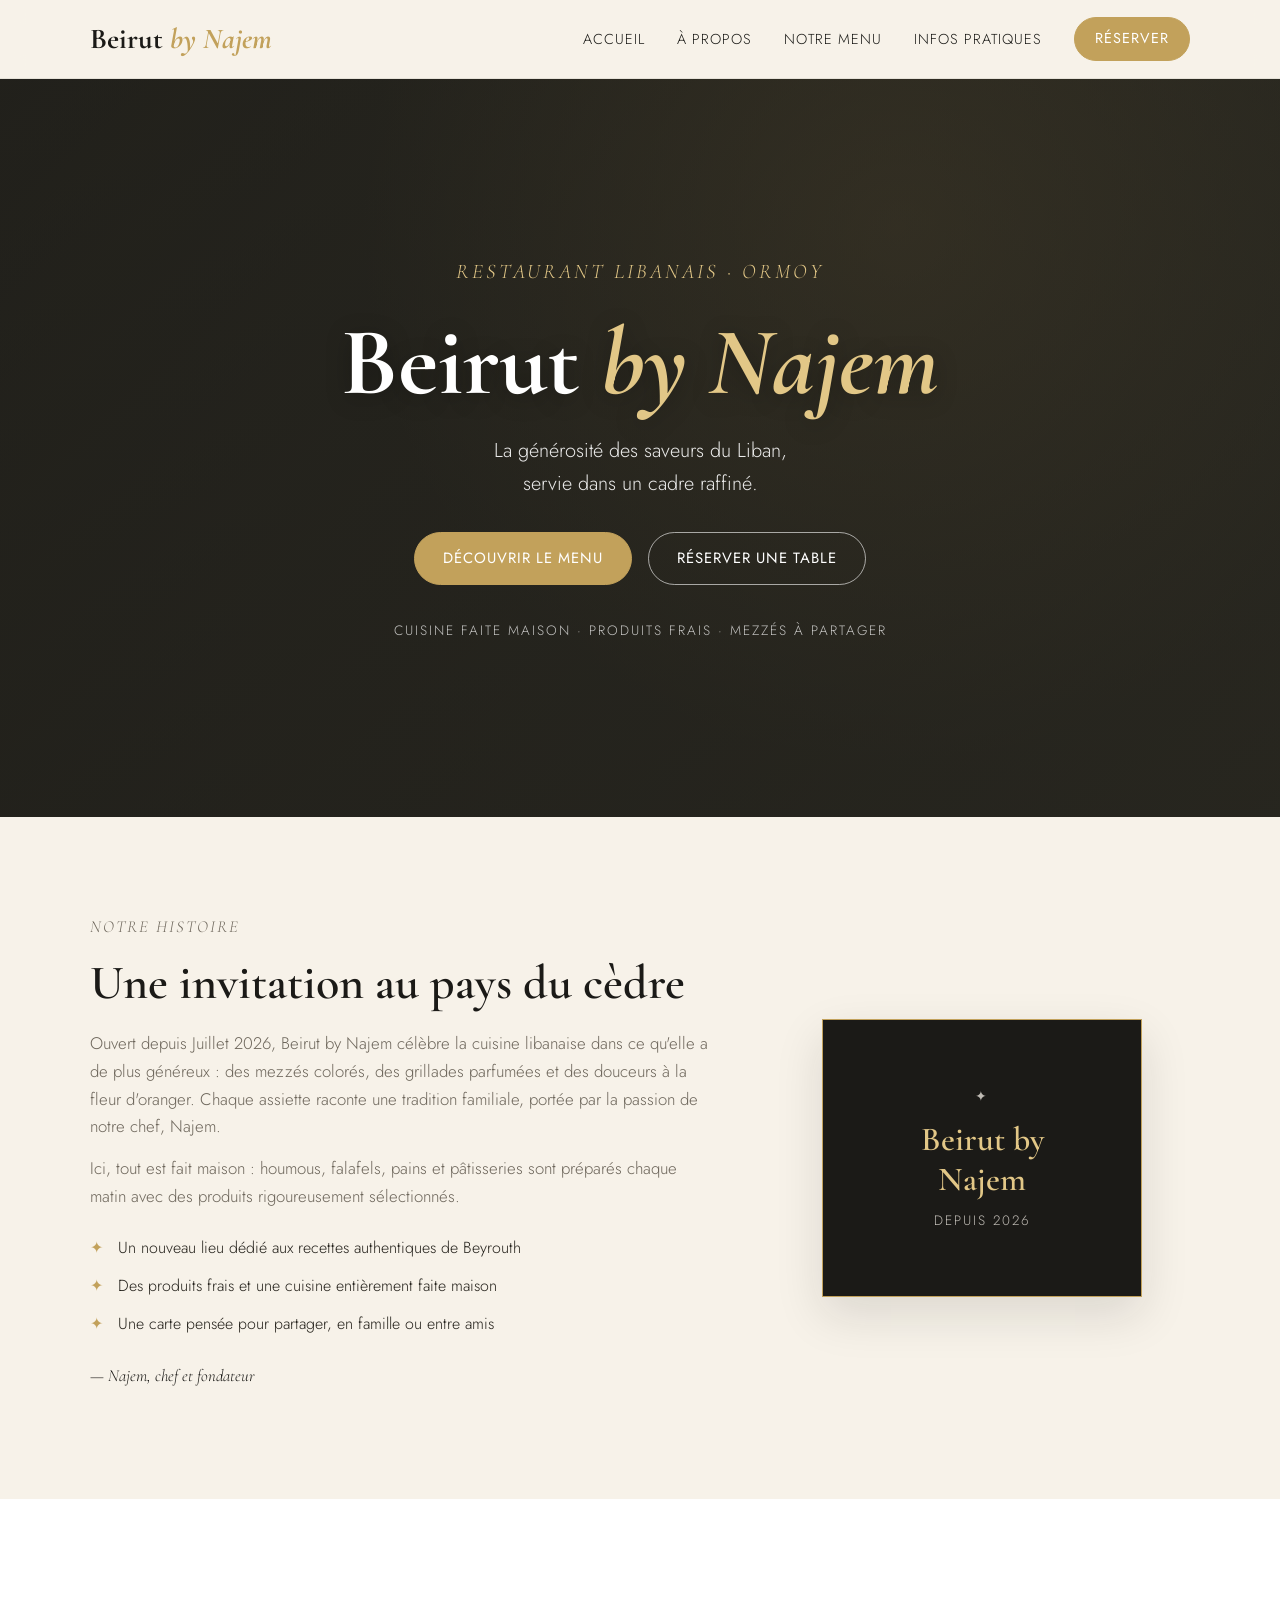
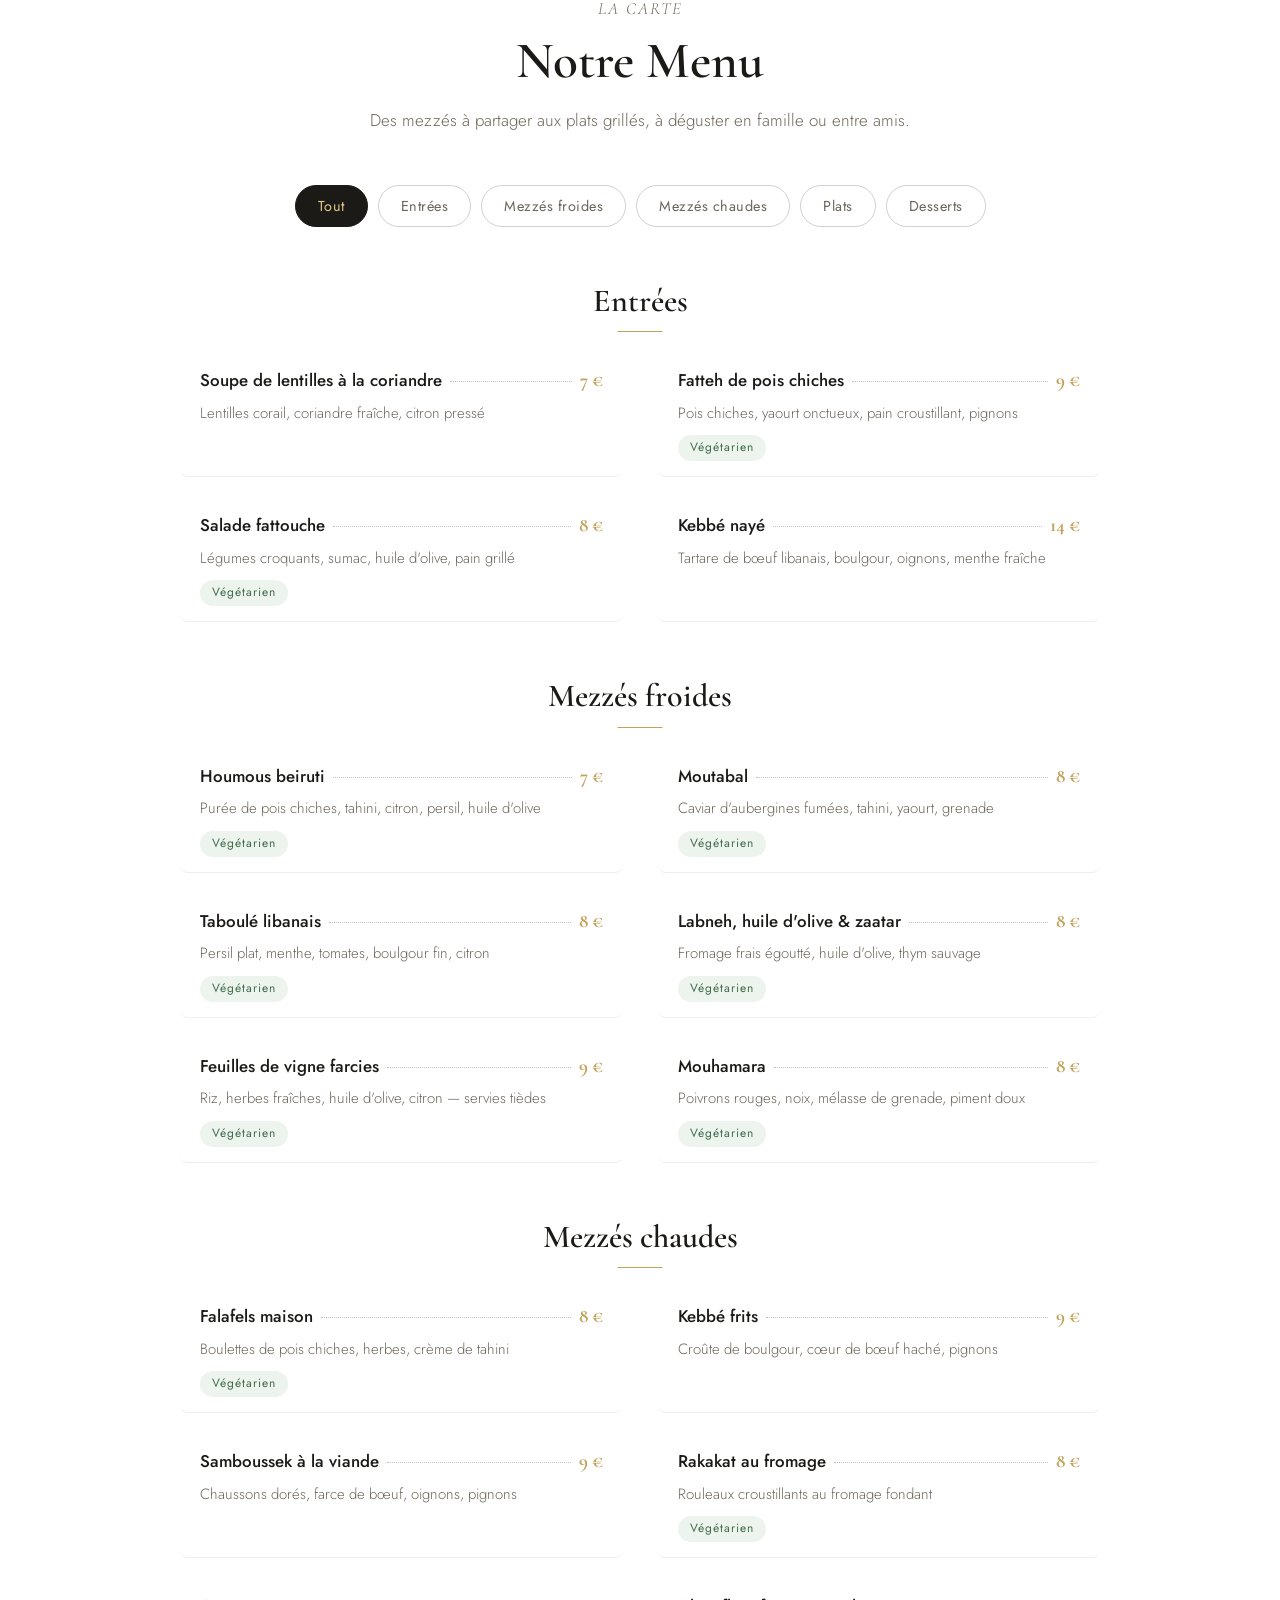
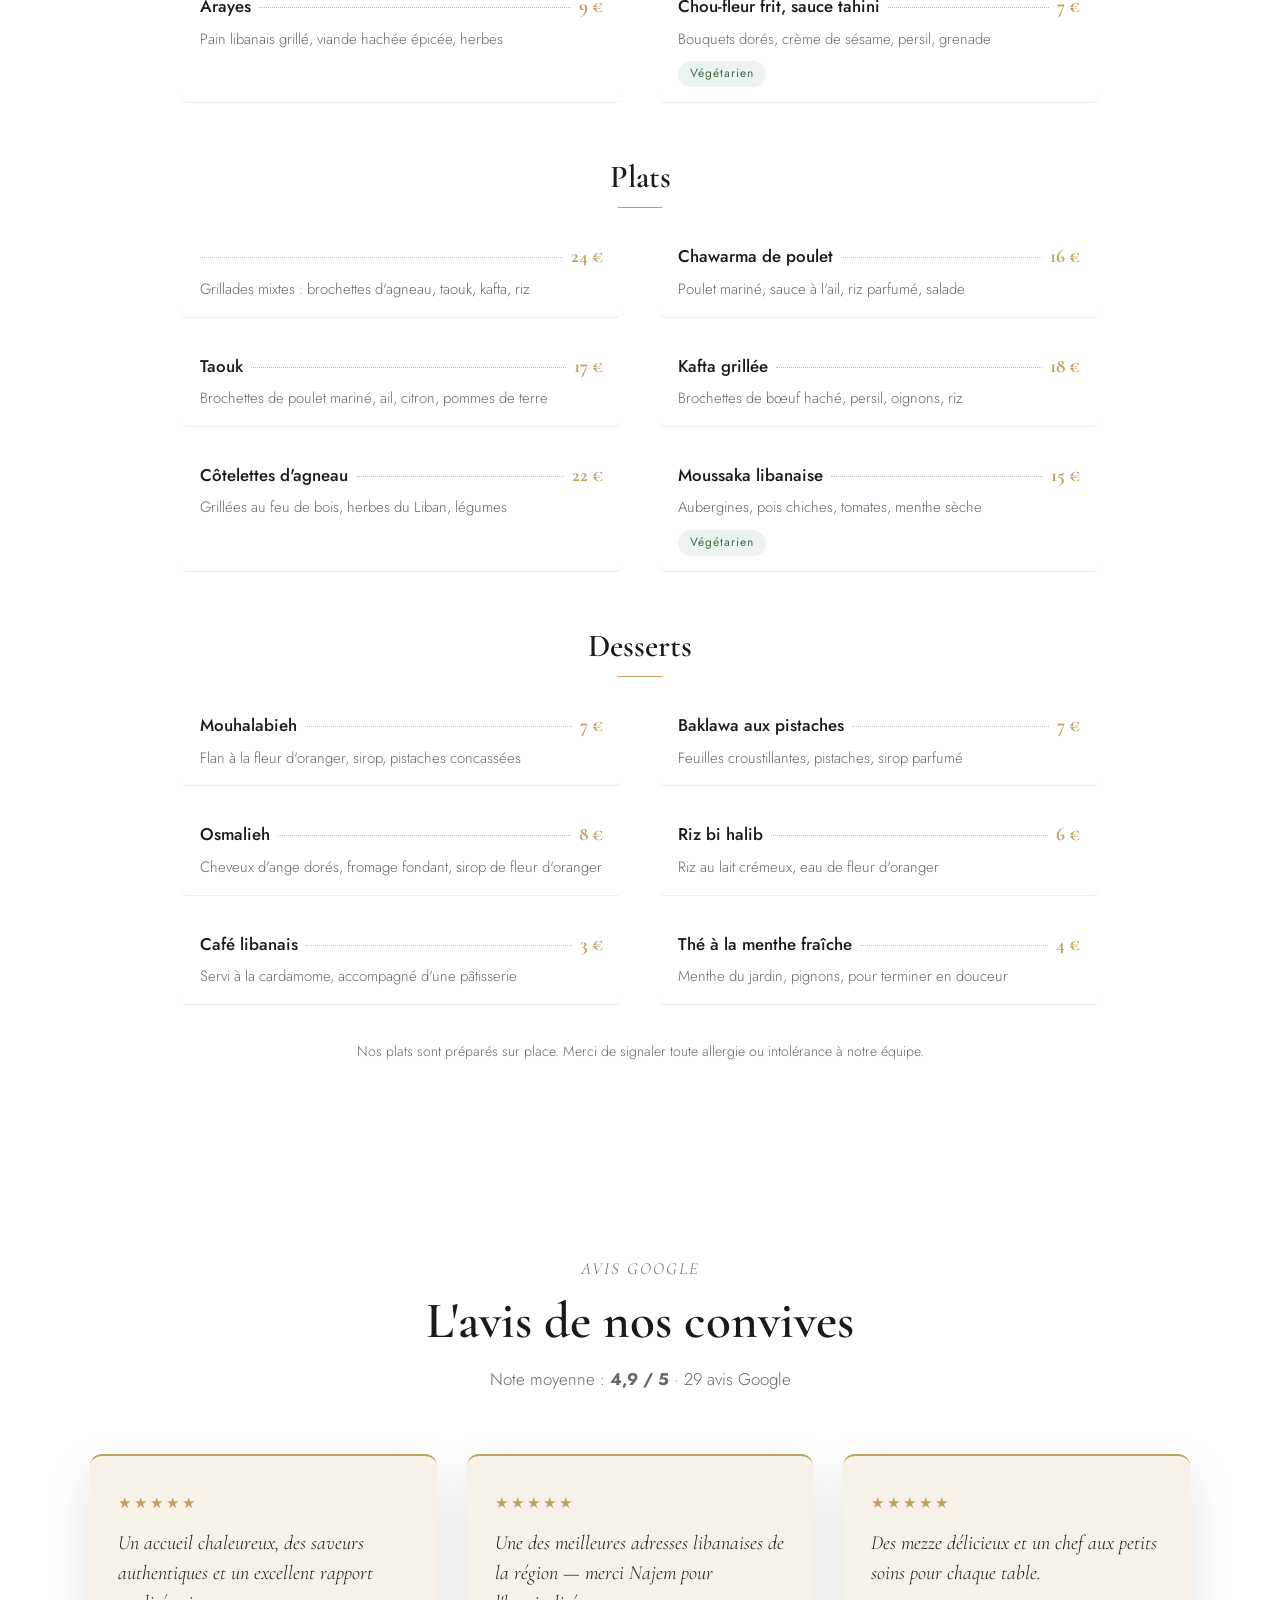
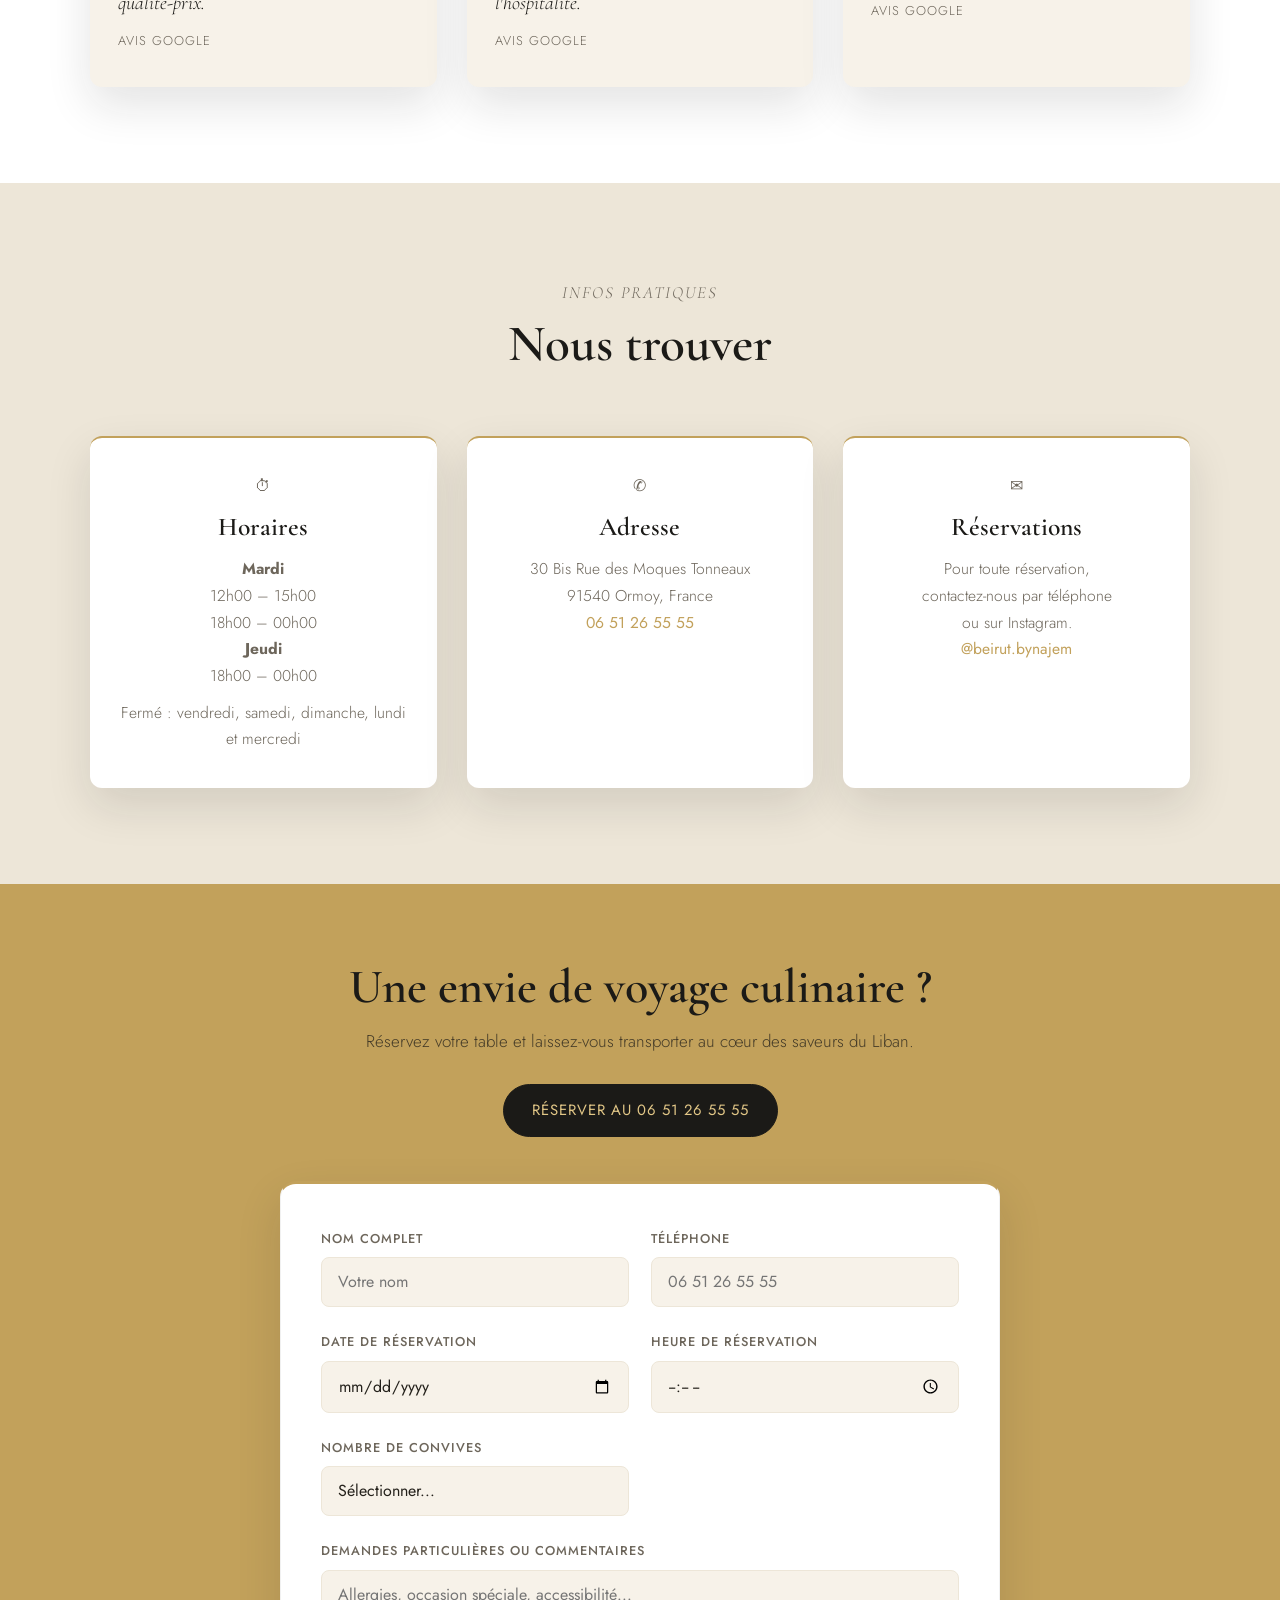
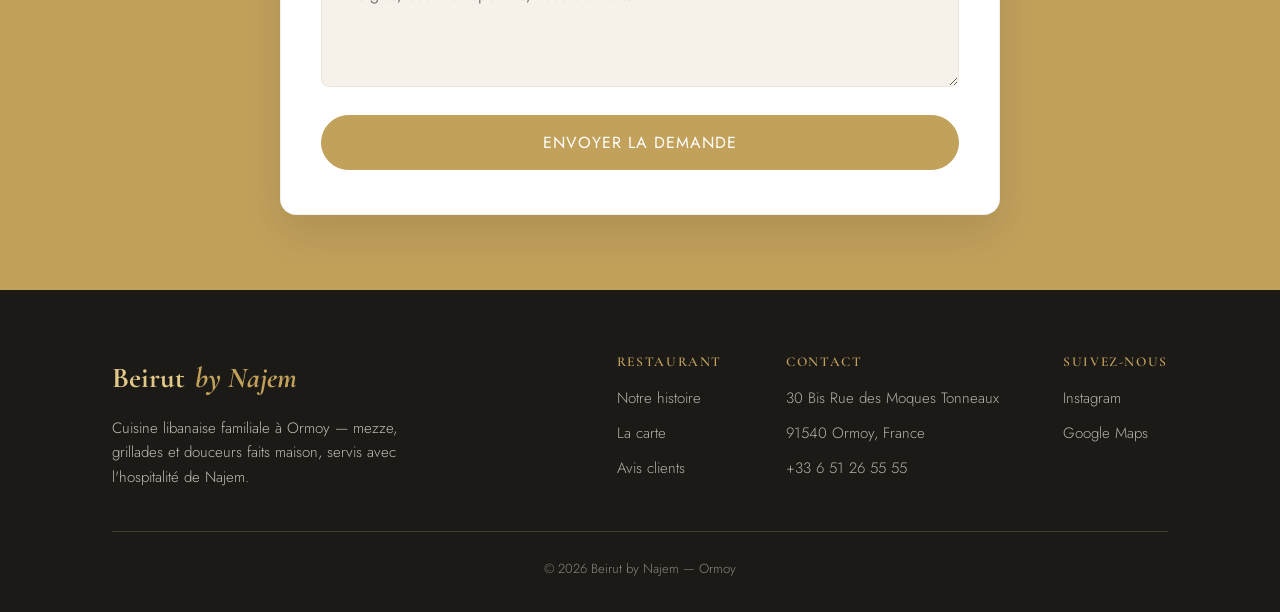
==== commit e73e6c60: "Auto-update: 29/08/2026 21:55:04.87" ====
--- a/index.html
+++ b/index.html
@@ -478,6 +478,49 @@
       <h2>Une envie de voyage culinaire&nbsp;?</h2>
       <p>Réservez votre table et laissez-vous transporter au cœur des saveurs du Liban.</p>
       <a href="tel:+33651265555" class="btn btn-dark phone-link" tabindex="-1">Réserver au 06 51 26 55 55</a>
+
+      <form name="reservation" method="POST" data-netlify="true" action="/merci/" class="reservation-form">
+      <input type="hidden" name="form-name" value="reservation">
+      <div class="form-grid">
+        <div class="field">
+          <label for="name">Nom complet</label>
+          <input type="text" id="name" name="name" required autocomplete="name" placeholder="Votre nom">
+        </div>
+        <div class="field">
+          <label for="phone">Téléphone</label>
+          <input type="tel" id="phone" name="phone" required autocomplete="tel" placeholder="06 51 26 55 55">
+        </div>
+        <div class="field">
+          <label for="date">Date de réservation</label>
+          <input type="date" id="date" name="date" required>
+        </div>
+        <div class="field">
+          <label for="time">Heure de réservation</label>
+          <input type="time" id="time" name="time" required>
+        </div>
+        <div class="field">
+          <label for="guests">Nombre de convives</label>
+          <select id="guests" name="guests" required>
+            <option value="">Sélectionner...</option>
+            <option value="1">1</option>
+            <option value="2">2</option>
+            <option value="3">3</option>
+            <option value="4">4</option>
+            <option value="5">5</option>
+            <option value="6">6</option>
+            <option value="7">7</option>
+            <option value="8">8</option>
+            <option value="9">9</option>
+            <option value="10+">10+</option>
+          </select>
+        </div>
+        <div class="field field-full">
+          <label for="message">Demandes particulières ou commentaires</label>
+          <textarea id="message" name="message" rows="4" placeholder="Allergies, occasion spéciale, accessibilité..."></textarea>
+        </div>
+      </div>
+      <button type="submit" class="btn btn-gold">Envoyer la demande</button>
+      </form>
     </div>
   </section>
 
--- a/css/style.css
+++ b/css/style.css
@@ -1068,3 +1068,91 @@
     text-decoration: none;
   }
 }
+
+/* ---------- Formulaire de réservation ---------- */
+.reservation-form {
+  max-width: 720px;
+  margin: 44px auto 0;
+  padding: 44px 40px;
+  background: var(--white);
+  border: 1px solid rgba(27, 26, 23, 0.06);
+  border-top: 3px solid var(--gold);
+  border-radius: 16px;
+  box-shadow: var(--shadow);
+  text-align: left;
+}
+
+.form-grid {
+  display: grid;
+  grid-template-columns: repeat(2, 1fr);
+  gap: 24px 22px;
+}
+
+.field {
+  display: flex;
+  flex-direction: column;
+}
+
+.field-full {
+  grid-column: 1 / -1;
+}
+
+.reservation-form label {
+  font-family: 'Jost', sans-serif;
+  font-size: 0.8rem;
+  font-weight: 500;
+  letter-spacing: 1px;
+  text-transform: uppercase;
+  color: var(--text-muted);
+  margin-bottom: 8px;
+}
+
+.reservation-form input,
+.reservation-form select,
+.reservation-form textarea {
+  width: 100%;
+  padding: 13px 16px;
+  border: 1px solid var(--cream-dark);
+  border-radius: 8px;
+  background: var(--cream);
+  color: var(--text);
+  font-family: 'Jost', sans-serif;
+  font-size: 1rem;
+  line-height: 1.4;
+  transition: border-color 0.3s ease, box-shadow 0.3s ease;
+  appearance: none;
+}
+
+.reservation-form input:focus,
+.reservation-form select:focus,
+.reservation-form textarea:focus {
+  outline: none;
+  border-color: var(--gold);
+  box-shadow: 0 0 0 3px rgba(194, 161, 91, 0.15);
+  background: var(--white);
+}
+
+.reservation-form textarea {
+  resize: vertical;
+}
+
+.reservation-form .btn {
+  width: 100%;
+  margin-top: 28px;
+  padding: 15px 28px;
+  font-size: 1rem;
+}
+
+@media (max-width: 640px) {
+  .form-grid {
+    grid-template-columns: 1fr;
+  }
+
+  .field-full {
+    grid-column: auto;
+  }
+
+  .reservation-form {
+    padding: 32px 24px;
+  }
+}
